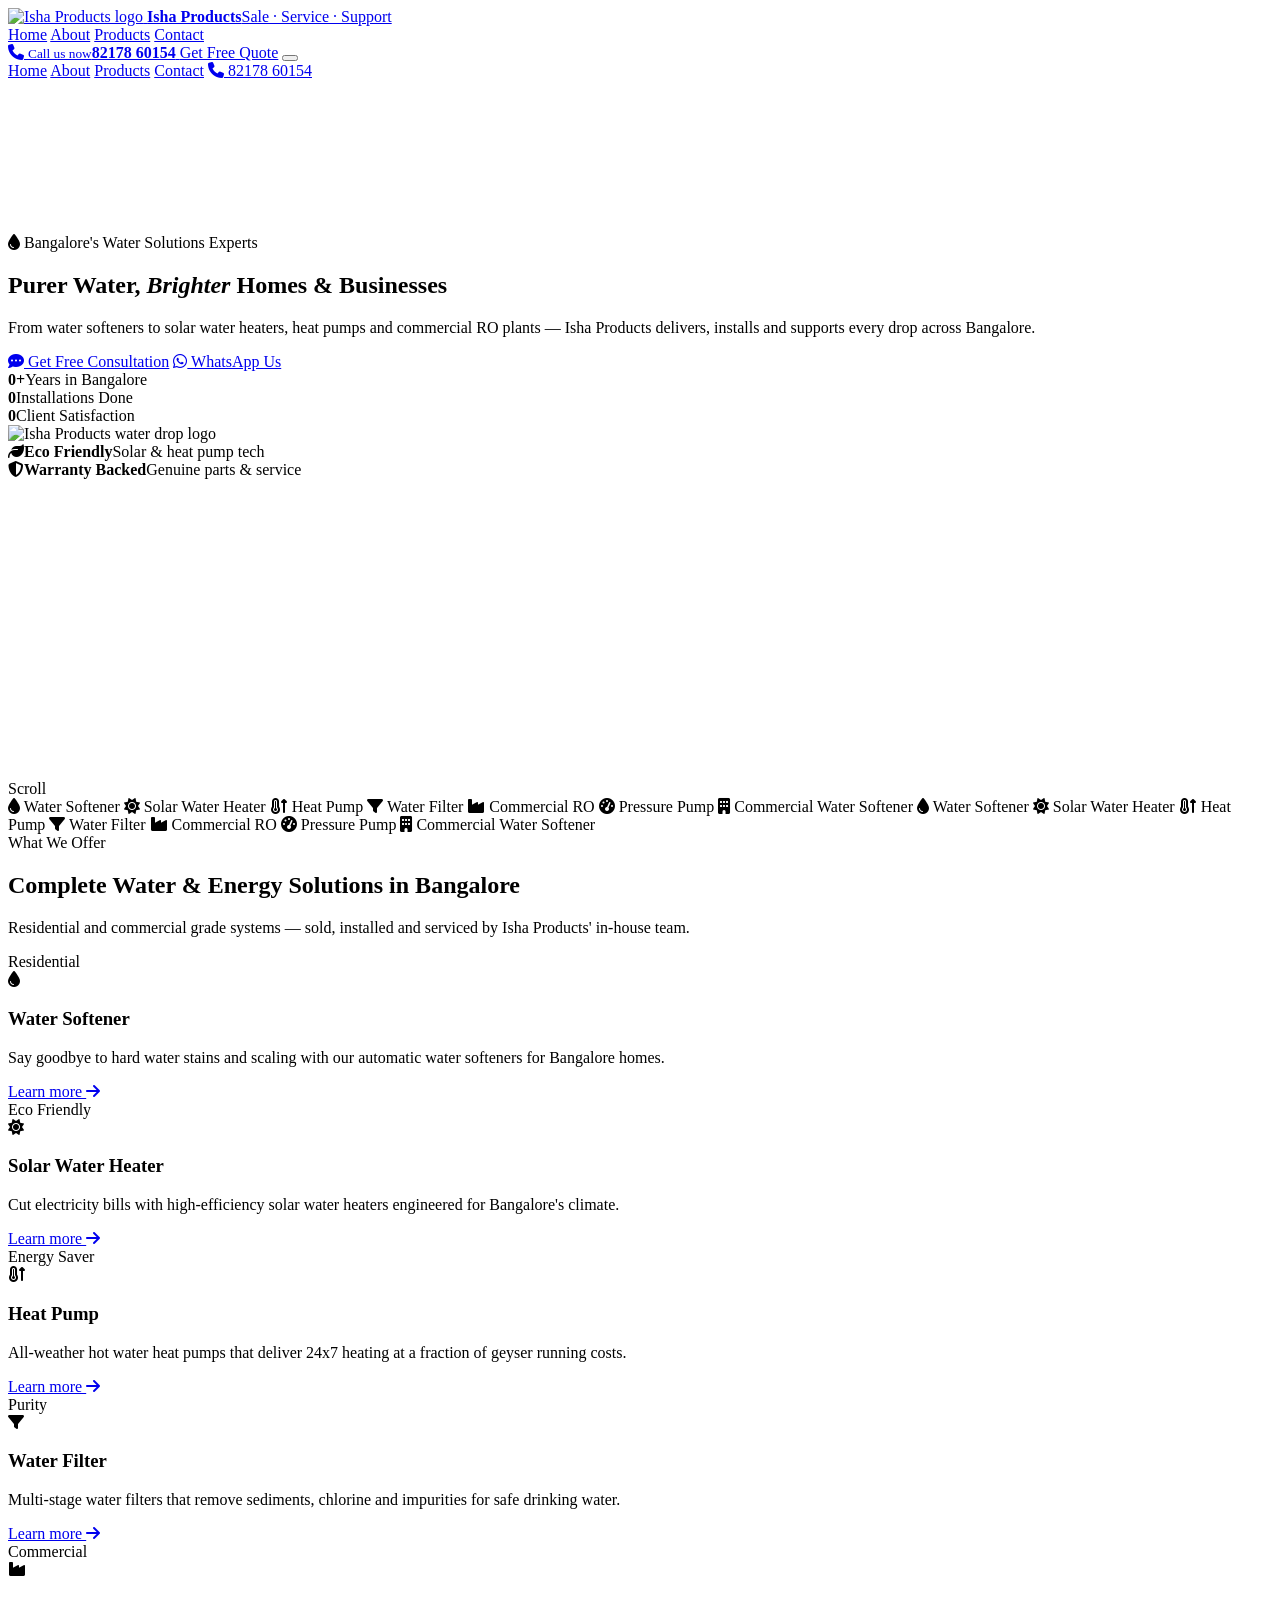
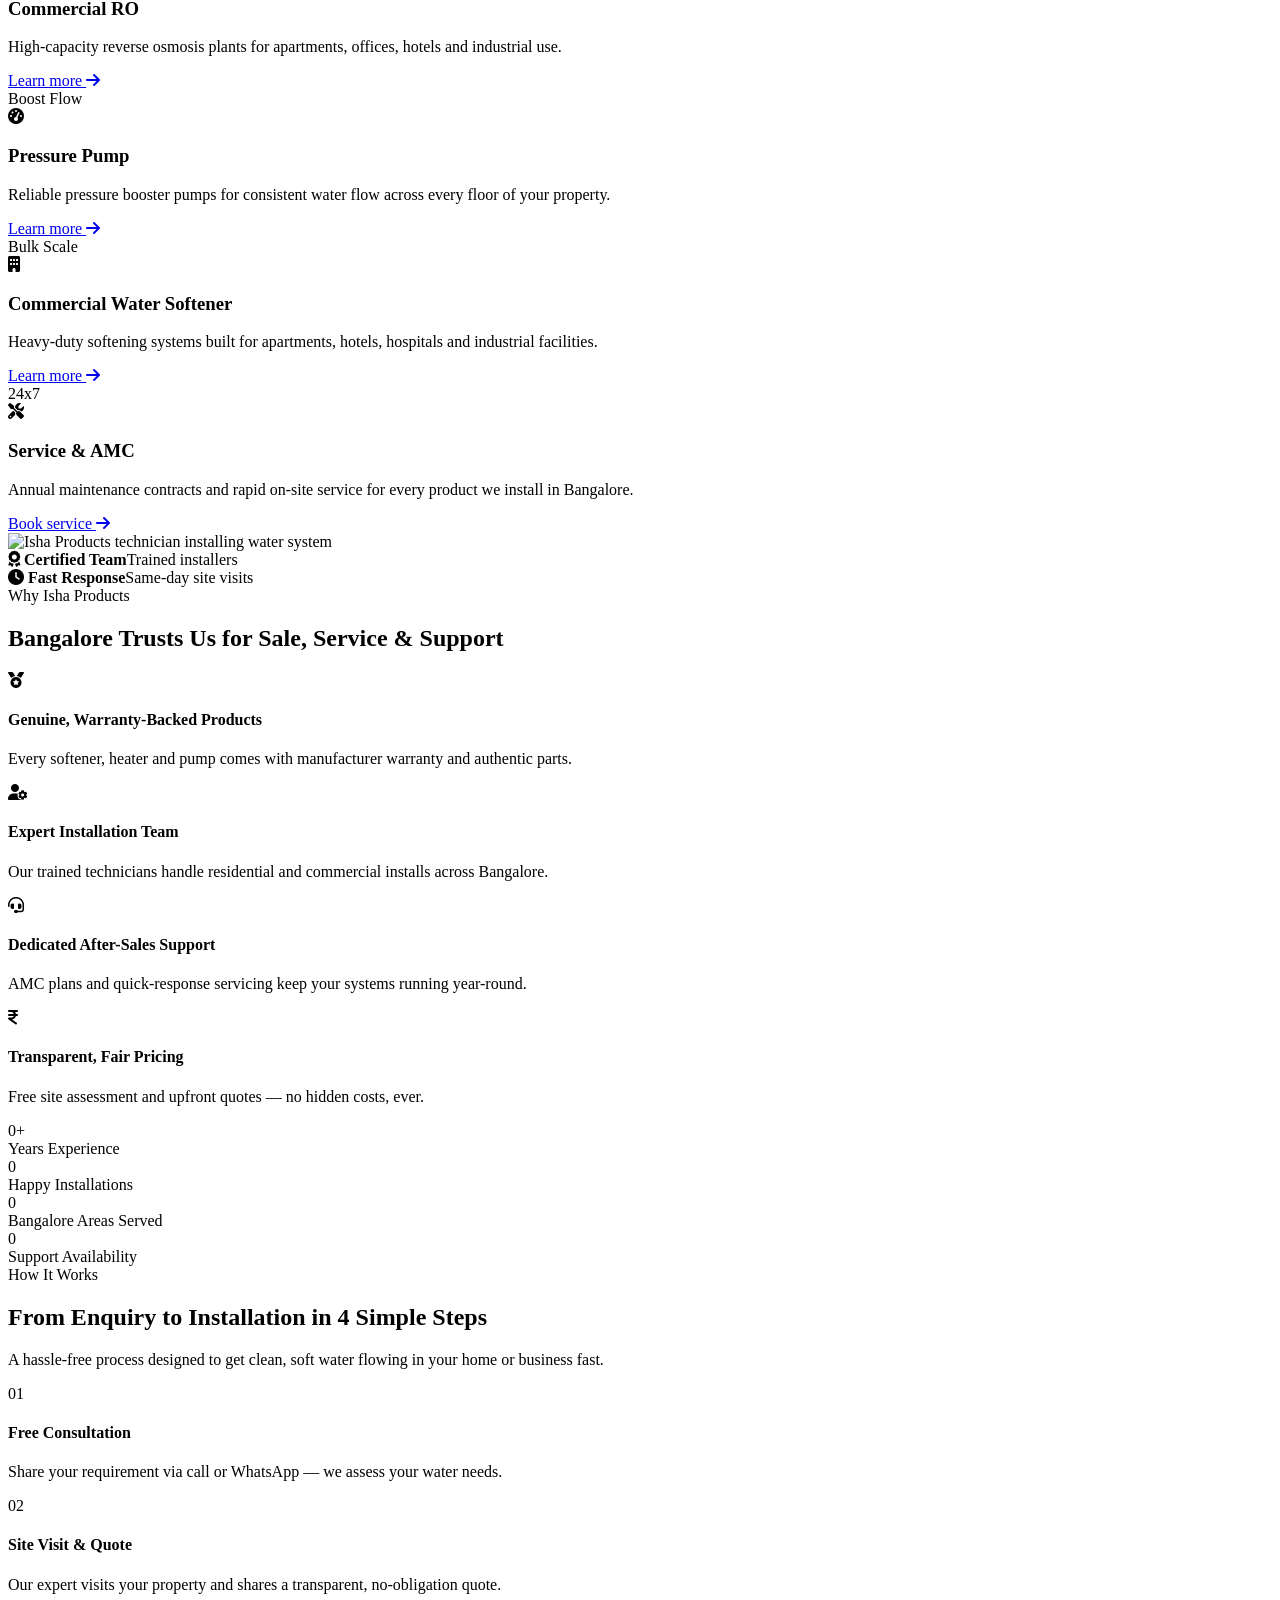
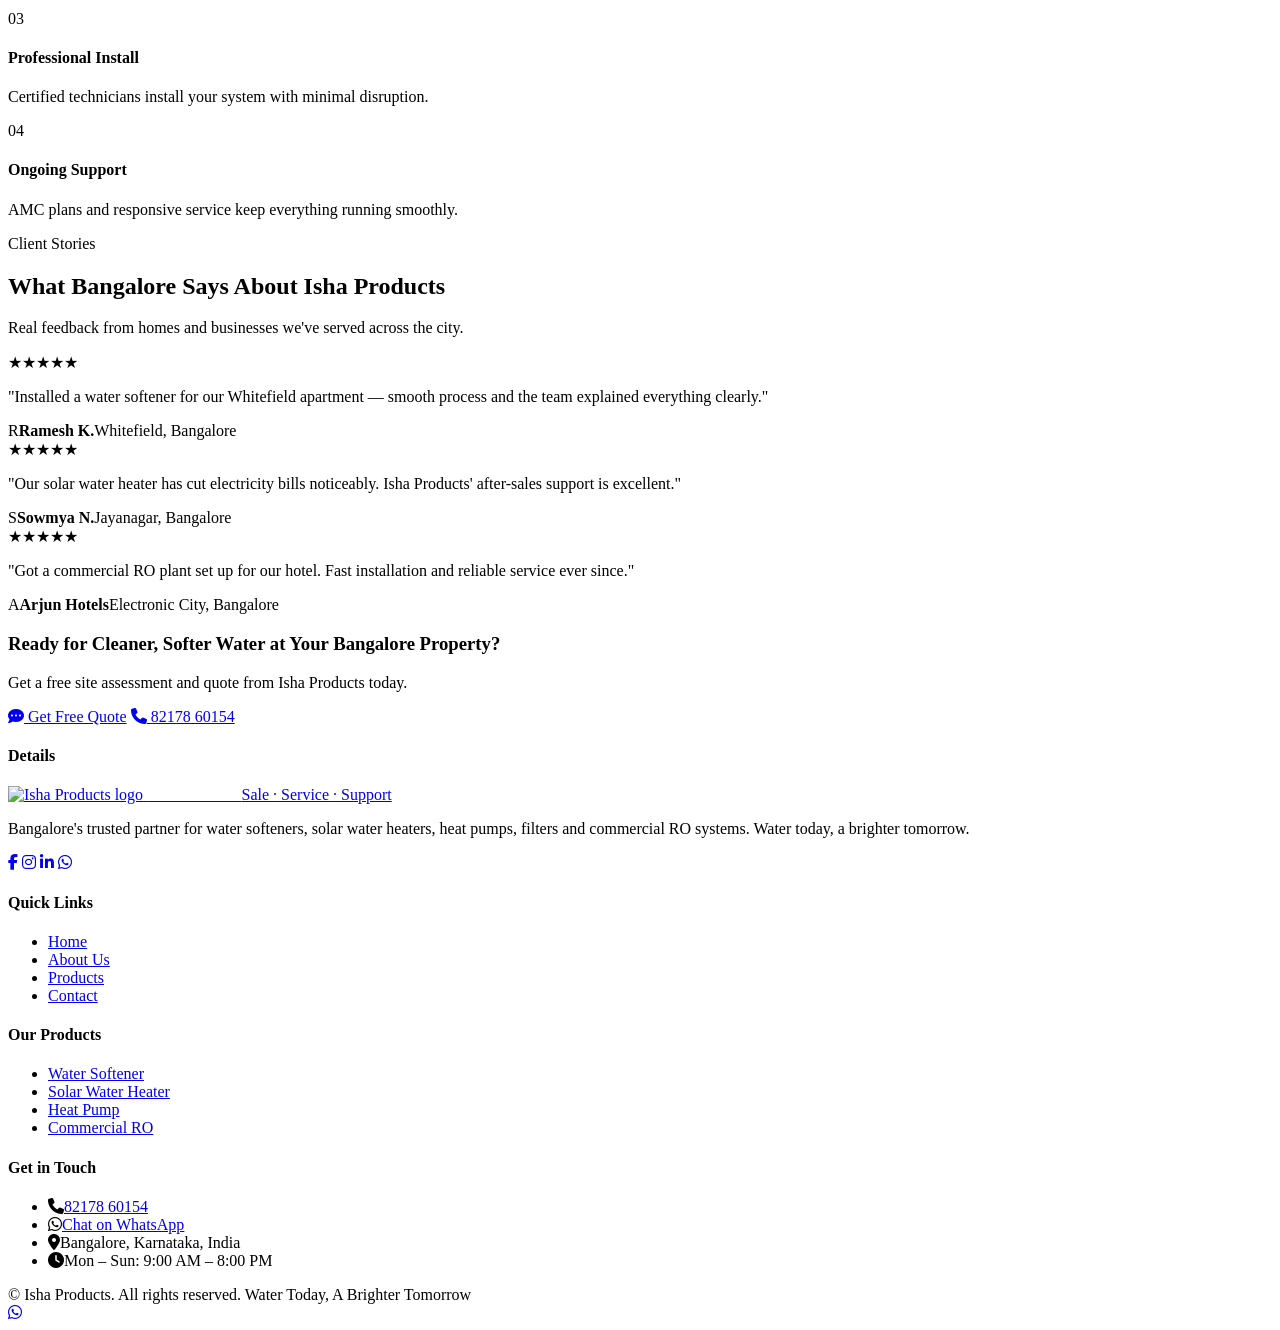
==== index.html @ 4f273075 "Add files via upload" ====
<!DOCTYPE html>
<html lang="en">
<head>
<meta charset="UTF-8">
<meta name="viewport" content="width=device-width, initial-scale=1.0">
<title>Isha Products | Water Softener, Solar Water Heater &amp; RO Systems in Bangalore</title>
<meta name="description" content="Isha Products — Bangalore's trusted name for water softeners, solar water heaters, heat pumps, water filters, commercial RO plants and pressure pumps. Sale, Service &amp; Support. Call 8217860154.">
<meta name="keywords" content="water softener bangalore, solar water heater bangalore, heat pump bangalore, water filter bangalore, commercial RO bangalore, pressure pump bangalore, commercial water softener bangalore">
<link rel="icon" href="assets/images/logo.webp" type="image/webp">

<link rel="preconnect" href="https://fonts.googleapis.com">
<link rel="preconnect" href="https://fonts.gstatic.com" crossorigin>
<link href="https://fonts.googleapis.com/css2?family=Poppins:wght@400;500;600;700;800&amp;family=Roboto:wght@300;400;500;700&amp;display=swap" rel="stylesheet">
<link rel="stylesheet" href="https://cdnjs.cloudflare.com/ajax/libs/font-awesome/6.5.1/css/all.min.css">
<link rel="stylesheet" href="assets/css/style.css">
</head>
<body>

<!-- ============ HEADER ============ -->
<header class="site-header">
  <div class="container">
    <a href="index.html" class="brand">
      <img src="assets/images/logo.webp" alt="Isha Products logo">
      <span class="brand-text"><strong>Isha Products</strong><span>Sale · Service · Support</span></span>
    </a>
    <nav class="nav-links">
      <a href="index.html">Home</a>
      <a href="about.html">About</a>
      <a href="products.html">Products</a>
      <a href="contact.html">Contact</a>
    </nav>
    <div class="header-actions">
      <a href="tel:+918217860154" class="header-call" data-tel>
        <span class="icon-circle"><i class="fa-solid fa-phone"></i></span>
        <span class="call-text"><small>Call us now</small><strong>82178 60154</strong></span>
      </a>
      <a href="contact.html" class="btn btn-primary btn-sm">Get Free Quote</a>
      <button class="nav-toggle" aria-label="Menu"><span></span><span></span><span></span></button>
    </div>
  </div>
</header>

<div class="nav-overlay"></div>
<nav class="mobile-nav">
  <a href="index.html">Home</a>
  <a href="about.html">About</a>
  <a href="products.html">Products</a>
  <a href="contact.html">Contact</a>
  <a href="tel:+918217860154" class="btn btn-primary mn-call" data-tel><i class="fa-solid fa-phone"></i> 82178 60154</a>
</nav>

<!-- ============ HERO ============ -->
<section class="hero">
  <canvas class="hero-bg-canvas"></canvas>
  <div class="container hero-grid">
    <div class="hero-copy" data-reveal="left">
      <span class="eyebrow"><i class="fa-solid fa-droplet"></i> Bangalore's Water Solutions Experts</span>
      <h1>Purer Water, <em>Brighter</em> Homes &amp; Businesses</h1>
      <p>From water softeners to solar water heaters, heat pumps and commercial RO plants — Isha Products delivers, installs and supports every drop across Bangalore.</p>
      <div class="hero-actions">
        <a href="contact.html" class="btn btn-primary"><i class="fa-solid fa-comment-dots"></i> Get Free Consultation</a>
        <a href="#" class="btn btn-whatsapp" data-wa="Hi Isha Products, I'd like a free consultation for my water needs."><i class="fa-brands fa-whatsapp"></i> WhatsApp Us</a>
      </div>
      <div class="hero-stats">
        <div class="stat"><strong><span data-count="12">0</span>+</strong><span>Years in Bangalore</span></div>
        <div class="stat"><strong><span data-count="8500" data-suffix="+">0</span></strong><span>Installations Done</span></div>
        <div class="stat"><strong><span data-count="98" data-suffix="%">0</span></strong><span>Client Satisfaction</span></div>
      </div>
    </div>
    <div class="hero-visual" data-reveal="right">
      <div class="hero-orb">
        <img src="assets/images/logo.webp" alt="Isha Products water drop logo">
      </div>
      <div class="hero-chip chip-1"><span class="chip-icon"><i class="fa-solid fa-leaf"></i></span><span><strong>Eco Friendly</strong><span>Solar &amp; heat pump tech</span></span></div>
      <div class="hero-chip chip-2"><span class="chip-icon"><i class="fa-solid fa-shield-halved"></i></span><span><strong>Warranty Backed</strong><span>Genuine parts &amp; service</span></span></div>
    </div>
  </div>

  <div class="hero-wave">
    <svg class="wave-layer3" viewBox="0 0 2880 220" preserveAspectRatio="none"><path fill="#ffffff" fill-opacity="0.45" d="M0,170 Q120,140 240,170 T480,170 T720,170 T960,170 T1200,170 T1440,170 T1680,170 T1920,170 T2160,170 T2400,170 T2640,170 T2880,170 L2880,220 L0,220 Z"/></svg>
    <svg class="wave-layer2" viewBox="0 0 2880 220" preserveAspectRatio="none"><path fill="#ffffff" fill-opacity="0.65" d="M0,140 Q120,90 240,140 T480,140 T720,140 T960,140 T1200,140 T1440,140 T1680,140 T1920,140 T2160,140 T2400,140 T2640,140 T2880,140 L2880,220 L0,220 Z"/></svg>
    <svg class="wave-layer1" viewBox="0 0 2880 220" preserveAspectRatio="none"><path fill="#ffffff" d="M0,150 Q120,110 240,150 T480,150 T720,150 T960,150 T1200,150 T1440,150 T1680,150 T1920,150 T2160,150 T2400,150 T2640,150 T2880,150 L2880,220 L0,220 Z"/></svg>
  </div>
  <div class="scroll-cue"><span class="mouse"></span>Scroll</div>
</section>

<!-- ============ TICKER ============ -->
<div class="ticker">
  <div class="ticker-track">
    <span><i class="fa-solid fa-droplet"></i> Water Softener</span>
    <span><i class="fa-solid fa-sun"></i> Solar Water Heater</span>
    <span><i class="fa-solid fa-temperature-arrow-up"></i> Heat Pump</span>
    <span><i class="fa-solid fa-filter"></i> Water Filter</span>
    <span><i class="fa-solid fa-industry"></i> Commercial RO</span>
    <span><i class="fa-solid fa-gauge-high"></i> Pressure Pump</span>
    <span><i class="fa-solid fa-building"></i> Commercial Water Softener</span>
    <span><i class="fa-solid fa-droplet"></i> Water Softener</span>
    <span><i class="fa-solid fa-sun"></i> Solar Water Heater</span>
    <span><i class="fa-solid fa-temperature-arrow-up"></i> Heat Pump</span>
    <span><i class="fa-solid fa-filter"></i> Water Filter</span>
    <span><i class="fa-solid fa-industry"></i> Commercial RO</span>
    <span><i class="fa-solid fa-gauge-high"></i> Pressure Pump</span>
    <span><i class="fa-solid fa-building"></i> Commercial Water Softener</span>
  </div>
</div>

<!-- ============ SERVICES ============ -->
<section class="section" id="services">
  <div class="container">
    <div class="section-head" data-reveal="scale">
      <span class="eyebrow">What We Offer</span>
      <h2>Complete Water &amp; Energy Solutions in Bangalore</h2>
      <p>Residential and commercial grade systems — sold, installed and serviced by Isha Products' in-house team.</p>
    </div>
    <div class="services-grid">

      <div class="service-card" data-tilt="8" data-reveal data-delay="1">
        <span class="badge">Residential</span>
        <div class="service-icon"><i class="fa-solid fa-droplet"></i></div>
        <h3>Water Softener</h3>
        <p>Say goodbye to hard water stains and scaling with our automatic water softeners for Bangalore homes.</p>
        <a href="products.html#water-softener" class="card-link">Learn more <i class="fa-solid fa-arrow-right"></i></a>
      </div>

      <div class="service-card" data-tilt="8" data-reveal data-delay="2">
        <span class="badge">Eco Friendly</span>
        <div class="service-icon"><i class="fa-solid fa-sun"></i></div>
        <h3>Solar Water Heater</h3>
        <p>Cut electricity bills with high-efficiency solar water heaters engineered for Bangalore's climate.</p>
        <a href="products.html#solar-water-heater" class="card-link">Learn more <i class="fa-solid fa-arrow-right"></i></a>
      </div>

      <div class="service-card" data-tilt="8" data-reveal data-delay="3">
        <span class="badge">Energy Saver</span>
        <div class="service-icon"><i class="fa-solid fa-temperature-arrow-up"></i></div>
        <h3>Heat Pump</h3>
        <p>All-weather hot water heat pumps that deliver 24x7 heating at a fraction of geyser running costs.</p>
        <a href="products.html#heat-pump" class="card-link">Learn more <i class="fa-solid fa-arrow-right"></i></a>
      </div>

      <div class="service-card" data-tilt="8" data-reveal data-delay="4">
        <span class="badge">Purity</span>
        <div class="service-icon"><i class="fa-solid fa-filter"></i></div>
        <h3>Water Filter</h3>
        <p>Multi-stage water filters that remove sediments, chlorine and impurities for safe drinking water.</p>
        <a href="products.html#water-filter" class="card-link">Learn more <i class="fa-solid fa-arrow-right"></i></a>
      </div>

      <div class="service-card" data-tilt="8" data-reveal data-delay="1">
        <span class="badge">Commercial</span>
        <div class="service-icon"><i class="fa-solid fa-industry"></i></div>
        <h3>Commercial RO</h3>
        <p>High-capacity reverse osmosis plants for apartments, offices, hotels and industrial use.</p>
        <a href="products.html#commercial-ro" class="card-link">Learn more <i class="fa-solid fa-arrow-right"></i></a>
      </div>

      <div class="service-card" data-tilt="8" data-reveal data-delay="2">
        <span class="badge">Boost Flow</span>
        <div class="service-icon"><i class="fa-solid fa-gauge-high"></i></div>
        <h3>Pressure Pump</h3>
        <p>Reliable pressure booster pumps for consistent water flow across every floor of your property.</p>
        <a href="products.html#pressure-pump" class="card-link">Learn more <i class="fa-solid fa-arrow-right"></i></a>
      </div>

      <div class="service-card" data-tilt="8" data-reveal data-delay="3">
        <span class="badge">Bulk Scale</span>
        <div class="service-icon"><i class="fa-solid fa-building"></i></div>
        <h3>Commercial Water Softener</h3>
        <p>Heavy-duty softening systems built for apartments, hotels, hospitals and industrial facilities.</p>
        <a href="products.html#commercial-water-softener" class="card-link">Learn more <i class="fa-solid fa-arrow-right"></i></a>
      </div>

      <div class="service-card" data-tilt="8" data-reveal data-delay="4">
        <span class="badge">24x7</span>
        <div class="service-icon"><i class="fa-solid fa-screwdriver-wrench"></i></div>
        <h3>Service &amp; AMC</h3>
        <p>Annual maintenance contracts and rapid on-site service for every product we install in Bangalore.</p>
        <a href="contact.html" class="card-link">Book service <i class="fa-solid fa-arrow-right"></i></a>
      </div>

    </div>
  </div>
</section>

<!-- ============ WHY US ============ -->
<section class="section why-section">
  <div class="container">
    <div class="why-grid">
      <div class="why-visual" data-reveal="left">
        <div class="img-wrap">
          <img src="https://picsum.photos/seed/isha-technician/900/700" alt="Isha Products technician installing water system">
        </div>
        <div class="floating-card fc-1">
          <span class="fc-icon"><i class="fa-solid fa-award"></i></span>
          <span><strong>Certified Team</strong><span>Trained installers</span></span>
        </div>
        <div class="floating-card fc-2">
          <span class="fc-icon"><i class="fa-solid fa-clock"></i></span>
          <span><strong>Fast Response</strong><span>Same-day site visits</span></span>
        </div>
      </div>
      <div data-reveal="right">
        <span class="eyebrow">Why Isha Products</span>
        <h2>Bangalore Trusts Us for Sale, Service &amp; Support</h2>
        <div class="why-list">
          <div class="why-item">
            <span class="wi-icon"><i class="fa-solid fa-medal"></i></span>
            <div><h4>Genuine, Warranty-Backed Products</h4><p>Every softener, heater and pump comes with manufacturer warranty and authentic parts.</p></div>
          </div>
          <div class="why-item">
            <span class="wi-icon"><i class="fa-solid fa-user-gear"></i></span>
            <div><h4>Expert Installation Team</h4><p>Our trained technicians handle residential and commercial installs across Bangalore.</p></div>
          </div>
          <div class="why-item">
            <span class="wi-icon"><i class="fa-solid fa-headset"></i></span>
            <div><h4>Dedicated After-Sales Support</h4><p>AMC plans and quick-response servicing keep your systems running year-round.</p></div>
          </div>
          <div class="why-item">
            <span class="wi-icon"><i class="fa-solid fa-indian-rupee-sign"></i></span>
            <div><h4>Transparent, Fair Pricing</h4><p>Free site assessment and upfront quotes — no hidden costs, ever.</p></div>
          </div>
        </div>
      </div>
    </div>

    <div class="stats-row">
      <div class="stat-box" data-reveal data-delay="1"><div class="num"><span data-count="12">0</span>+</div><div class="lbl">Years Experience</div></div>
      <div class="stat-box" data-reveal data-delay="2"><div class="num"><span data-count="8500" data-suffix="+">0</span></div><div class="lbl">Happy Installations</div></div>
      <div class="stat-box" data-reveal data-delay="3"><div class="num"><span data-count="40" data-suffix="+">0</span></div><div class="lbl">Bangalore Areas Served</div></div>
      <div class="stat-box" data-reveal data-delay="4"><div class="num"><span data-count="24" data-suffix="/7">0</span></div><div class="lbl">Support Availability</div></div>
    </div>
  </div>
</section>

<!-- ============ PROCESS ============ -->
<section class="section alt-bg">
  <div class="container">
    <div class="section-head" data-reveal="scale">
      <span class="eyebrow">How It Works</span>
      <h2>From Enquiry to Installation in 4 Simple Steps</h2>
      <p>A hassle-free process designed to get clean, soft water flowing in your home or business fast.</p>
    </div>
    <div class="process-track">
      <div class="process-step" data-reveal data-delay="1">
        <div class="step-num">01</div>
        <h4>Free Consultation</h4>
        <p>Share your requirement via call or WhatsApp — we assess your water needs.</p>
      </div>
      <div class="process-step" data-reveal data-delay="2">
        <div class="step-num">02</div>
        <h4>Site Visit &amp; Quote</h4>
        <p>Our expert visits your property and shares a transparent, no-obligation quote.</p>
      </div>
      <div class="process-step" data-reveal data-delay="3">
        <div class="step-num">03</div>
        <h4>Professional Install</h4>
        <p>Certified technicians install your system with minimal disruption.</p>
      </div>
      <div class="process-step" data-reveal data-delay="4">
        <div class="step-num">04</div>
        <h4>Ongoing Support</h4>
        <p>AMC plans and responsive service keep everything running smoothly.</p>
      </div>
    </div>
  </div>
</section>

<!-- ============ TESTIMONIALS ============ -->
<section class="section testi-section">
  <div class="container">
    <div class="section-head" data-reveal="scale">
      <span class="eyebrow">Client Stories</span>
      <h2>What Bangalore Says About Isha Products</h2>
      <p>Real feedback from homes and businesses we've served across the city.</p>
    </div>
    <div class="testi-track">
      <div class="testi-card" data-reveal data-delay="1">
        <div class="stars">★★★★★</div>
        <p>"Installed a water softener for our Whitefield apartment — smooth process and the team explained everything clearly."</p>
        <div class="testi-person"><span class="testi-avatar">R</span><span><strong>Ramesh K.</strong><span>Whitefield, Bangalore</span></span></div>
      </div>
      <div class="testi-card" data-reveal data-delay="2">
        <div class="stars">★★★★★</div>
        <p>"Our solar water heater has cut electricity bills noticeably. Isha Products' after-sales support is excellent."</p>
        <div class="testi-person"><span class="testi-avatar">S</span><span><strong>Sowmya N.</strong><span>Jayanagar, Bangalore</span></span></div>
      </div>
      <div class="testi-card" data-reveal data-delay="3">
        <div class="stars">★★★★★</div>
        <p>"Got a commercial RO plant set up for our hotel. Fast installation and reliable service ever since."</p>
        <div class="testi-person"><span class="testi-avatar">A</span><span><strong>Arjun Hotels</strong><span>Electronic City, Bangalore</span></span></div>
      </div>
    </div>
  </div>
</section>

<!-- ============ CTA ============ -->
<section class="section section-tight">
  <div class="container">
    <div class="cta-banner" data-reveal="scale">
      <div>
        <h3>Ready for Cleaner, Softer Water at Your Bangalore Property?</h3>
        <p>Get a free site assessment and quote from Isha Products today.</p>
      </div>
      <div class="cta-actions">
        <a href="contact.html" class="btn btn-primary"><i class="fa-solid fa-comment-dots"></i> Get Free Quote</a>
        <a href="tel:+918217860154" class="btn btn-outline" data-tel><i class="fa-solid fa-phone"></i> 82178 60154</a>
      </div>
    </div>
  </div>
</section>

<!-- ============ FOOTER ============ -->
<footer class="site-footer">
  <div class="container">
    <div class="footer-top">
      <div class="footer-brand">
        <h4>Details</h4>
        <a href="index.html" class="brand">
          <img src="assets/images/logo.webp" alt="Isha Products logo" style="height:46px;">
          <span class="brand-text"><strong style="color:#fff;">Isha Products</strong><span>Sale · Service · Support</span></span>
        </a>
        <p>Bangalore's trusted partner for water softeners, solar water heaters, heat pumps, filters and commercial RO systems. Water today, a brighter tomorrow.</p>
        <div class="footer-social">
          <a href="#" aria-label="Facebook"><i class="fa-brands fa-facebook-f"></i></a>
          <a href="#" aria-label="Instagram"><i class="fa-brands fa-instagram"></i></a>
          <a href="#" aria-label="LinkedIn"><i class="fa-brands fa-linkedin-in"></i></a>
          <a href="#" data-wa="Hi Isha Products, I'd like to know more about your services." aria-label="WhatsApp"><i class="fa-brands fa-whatsapp"></i></a>
        </div>
      </div>
      <div class="footer-col">
        <h4>Quick Links</h4>
        <ul>
          <li><a href="index.html">Home</a></li>
          <li><a href="about.html">About Us</a></li>
          <li><a href="products.html">Products</a></li>
          <li><a href="contact.html">Contact</a></li>
        </ul>
      </div>
      <div class="footer-col">
        <h4>Our Products</h4>
        <ul>
          <li><a href="products.html#water-softener">Water Softener</a></li>
          <li><a href="products.html#solar-water-heater">Solar Water Heater</a></li>
          <li><a href="products.html#heat-pump">Heat Pump</a></li>
          <li><a href="products.html#commercial-ro">Commercial RO</a></li>
        </ul>
      </div>
      <div class="footer-col">
        <h4>Get in Touch</h4>
        <ul class="footer-contact">
          <li><i class="fa-solid fa-phone"></i><a href="tel:+918217860154" data-tel>82178 60154</a></li>
          <li><i class="fa-brands fa-whatsapp"></i><a href="#" data-wa="Hi Isha Products, I'd like to know more about your services.">Chat on WhatsApp</a></li>
          <li><i class="fa-solid fa-location-dot"></i><span>Bangalore, Karnataka, India</span></li>
          <li><i class="fa-solid fa-clock"></i><span>Mon – Sun: 9:00 AM – 8:00 PM</span></li>
        </ul>
      </div>
    </div>
    <div class="footer-bottom">
      <span>© <span data-year></span> Isha Products. All rights reserved.</span>
      <span>Water Today, A Brighter Tomorrow</span>
    </div>
  </div>
</footer>

<a href="#" class="float-whatsapp" data-wa="Hi Isha Products, I'd like a free consultation." aria-label="Chat on WhatsApp"><i class="fa-brands fa-whatsapp"></i></a>

<script src="assets/js/main.js"></script>
</body>
</html>
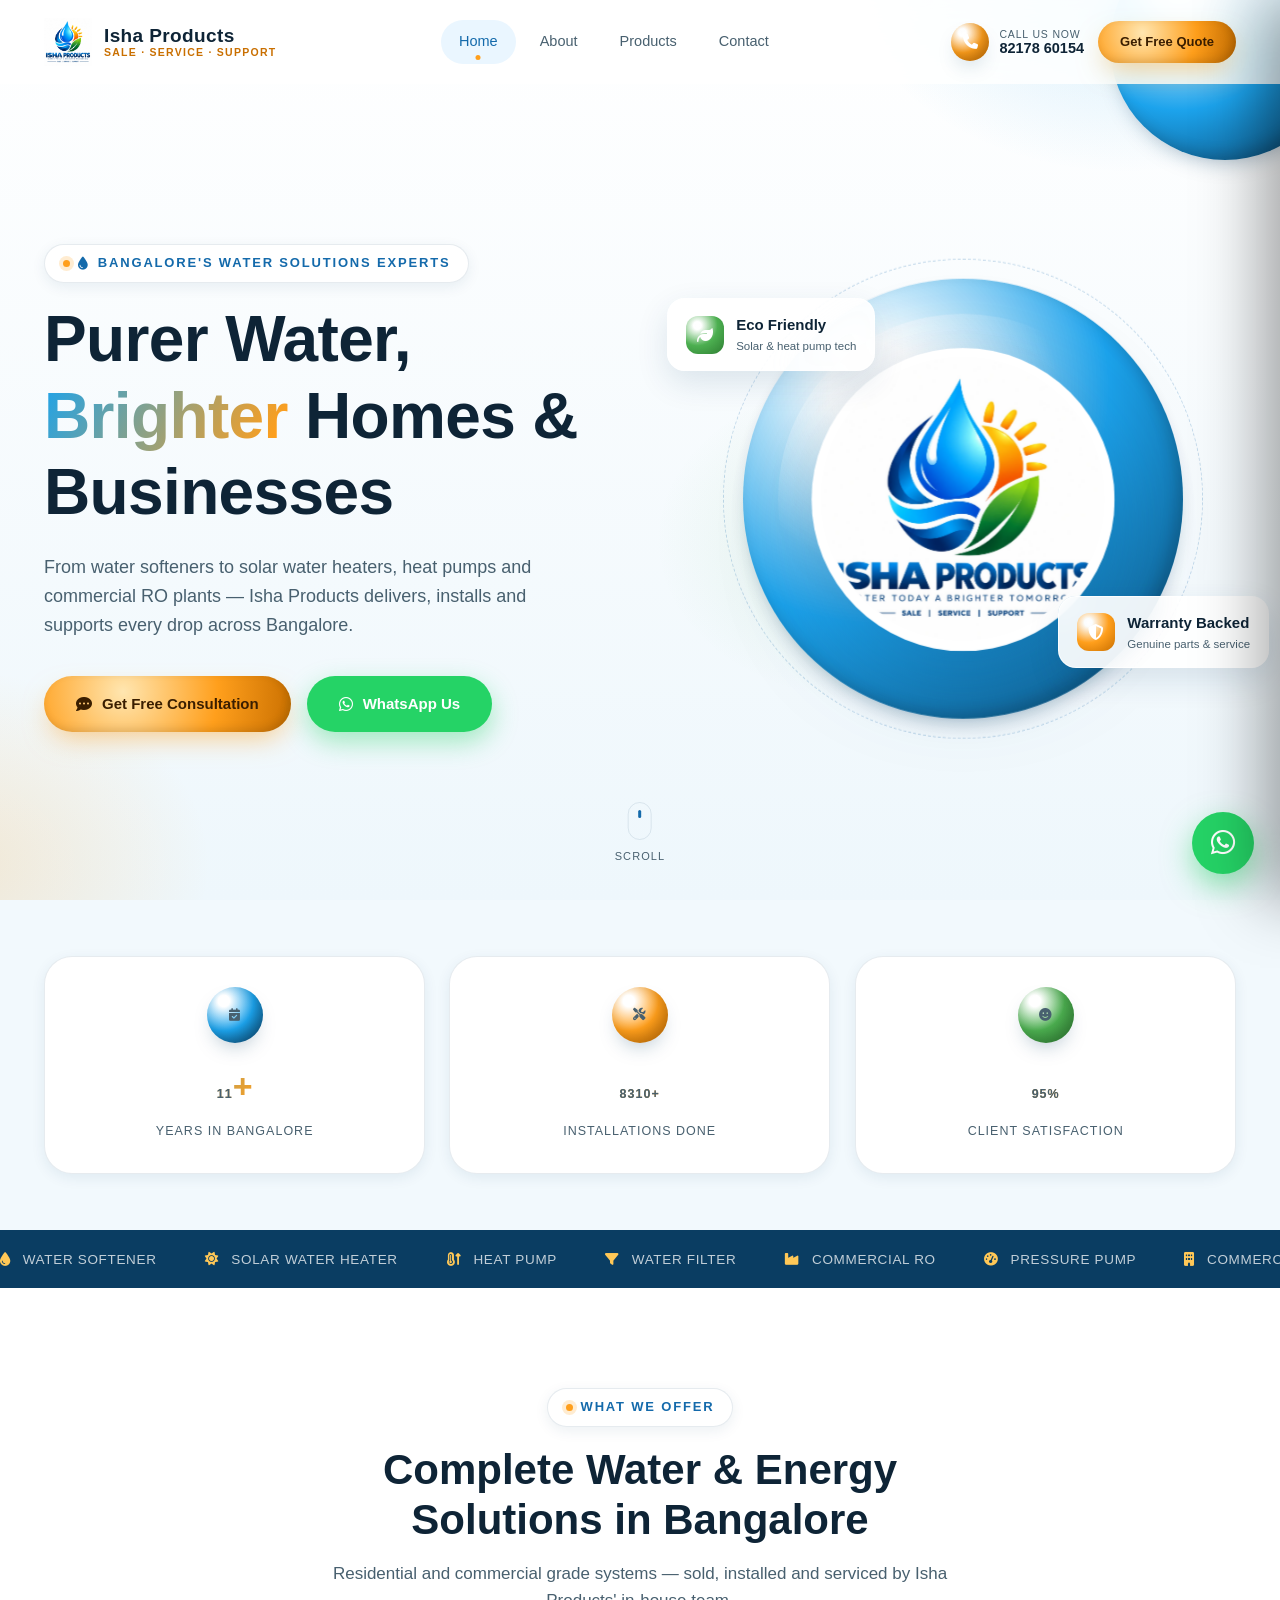
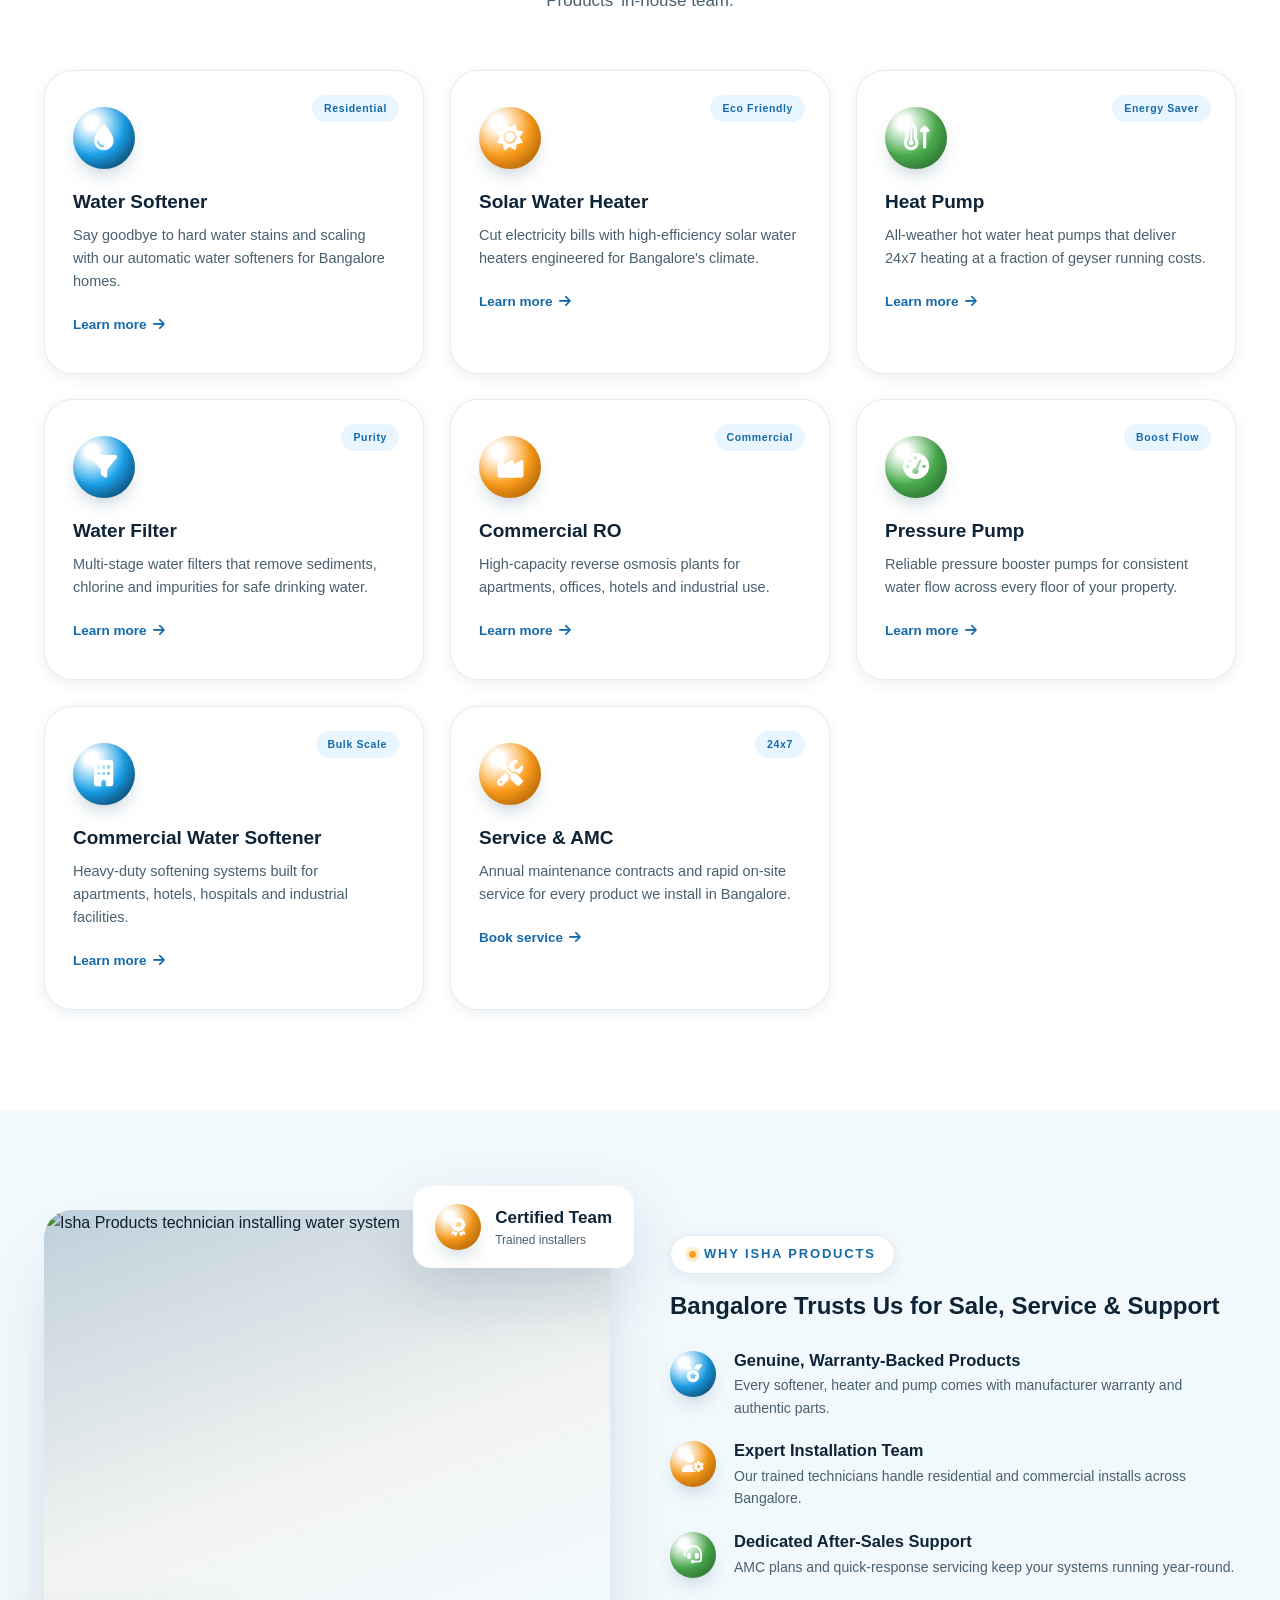
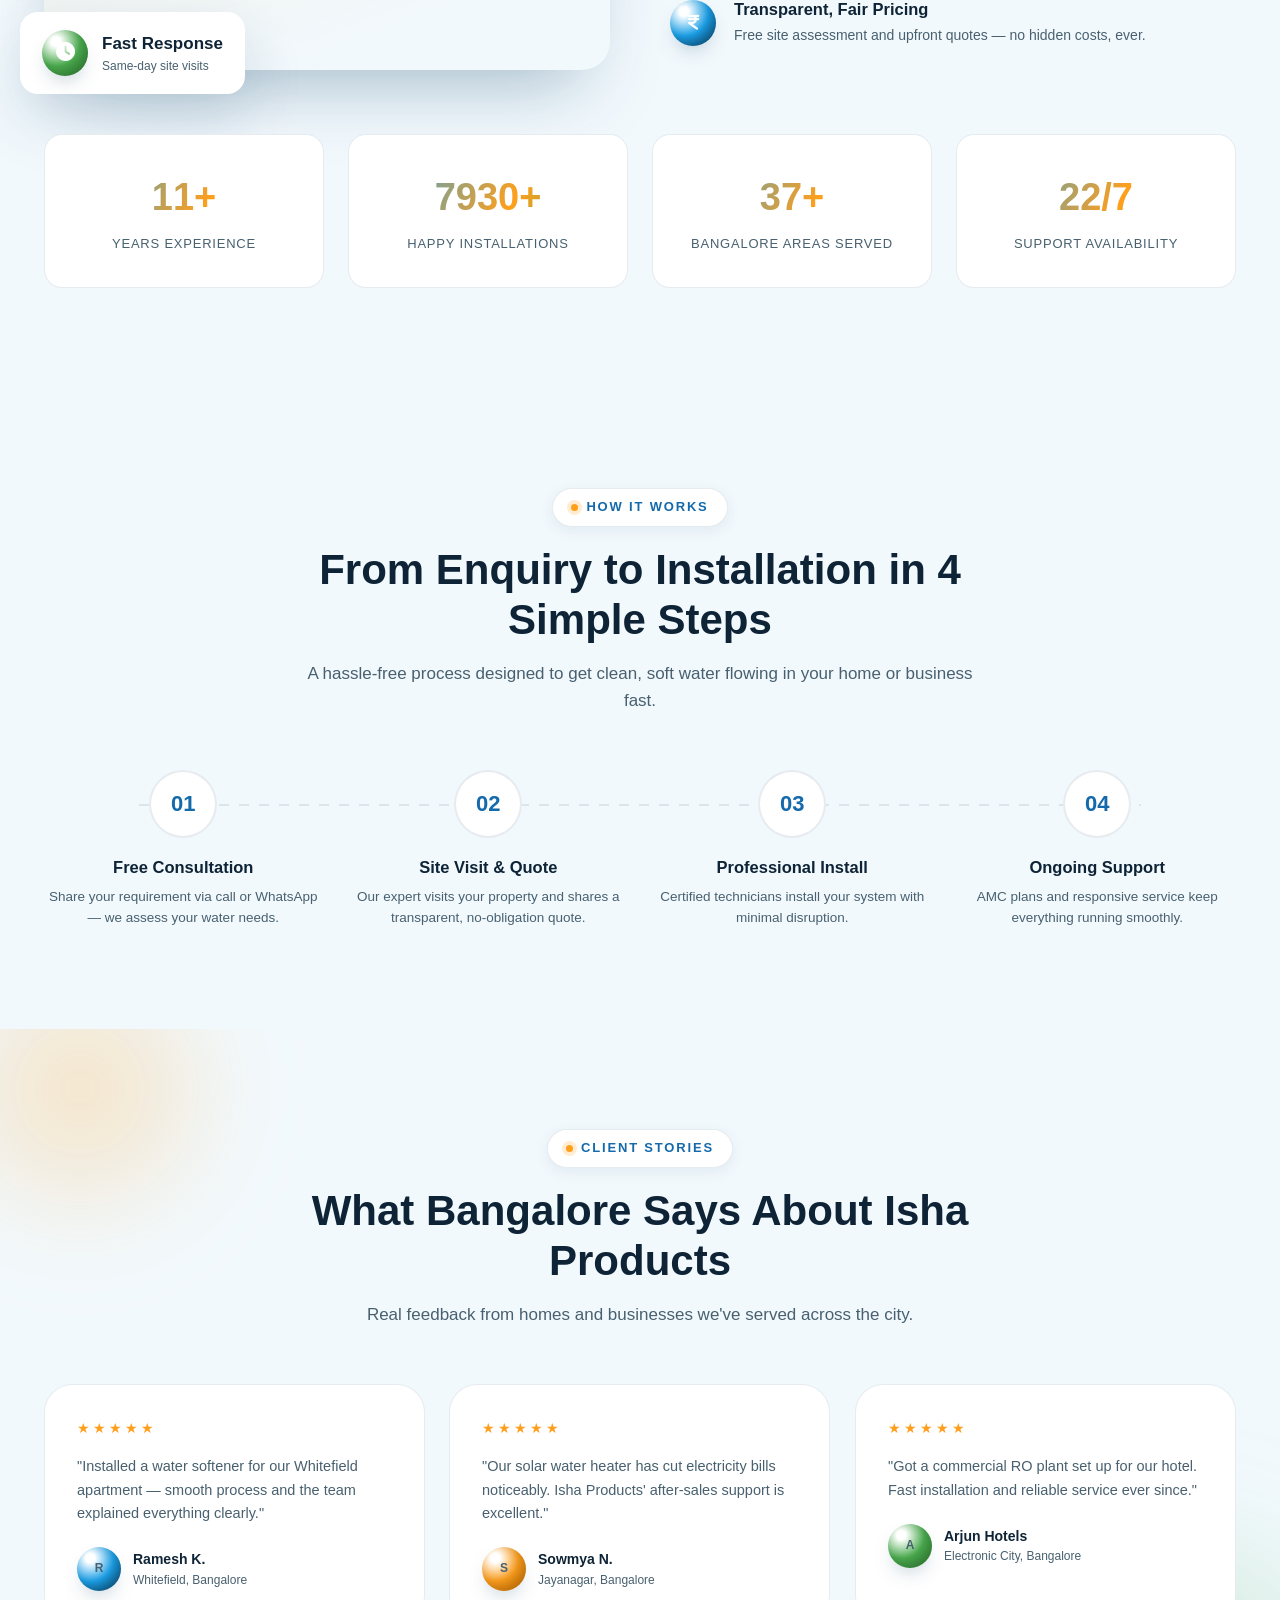
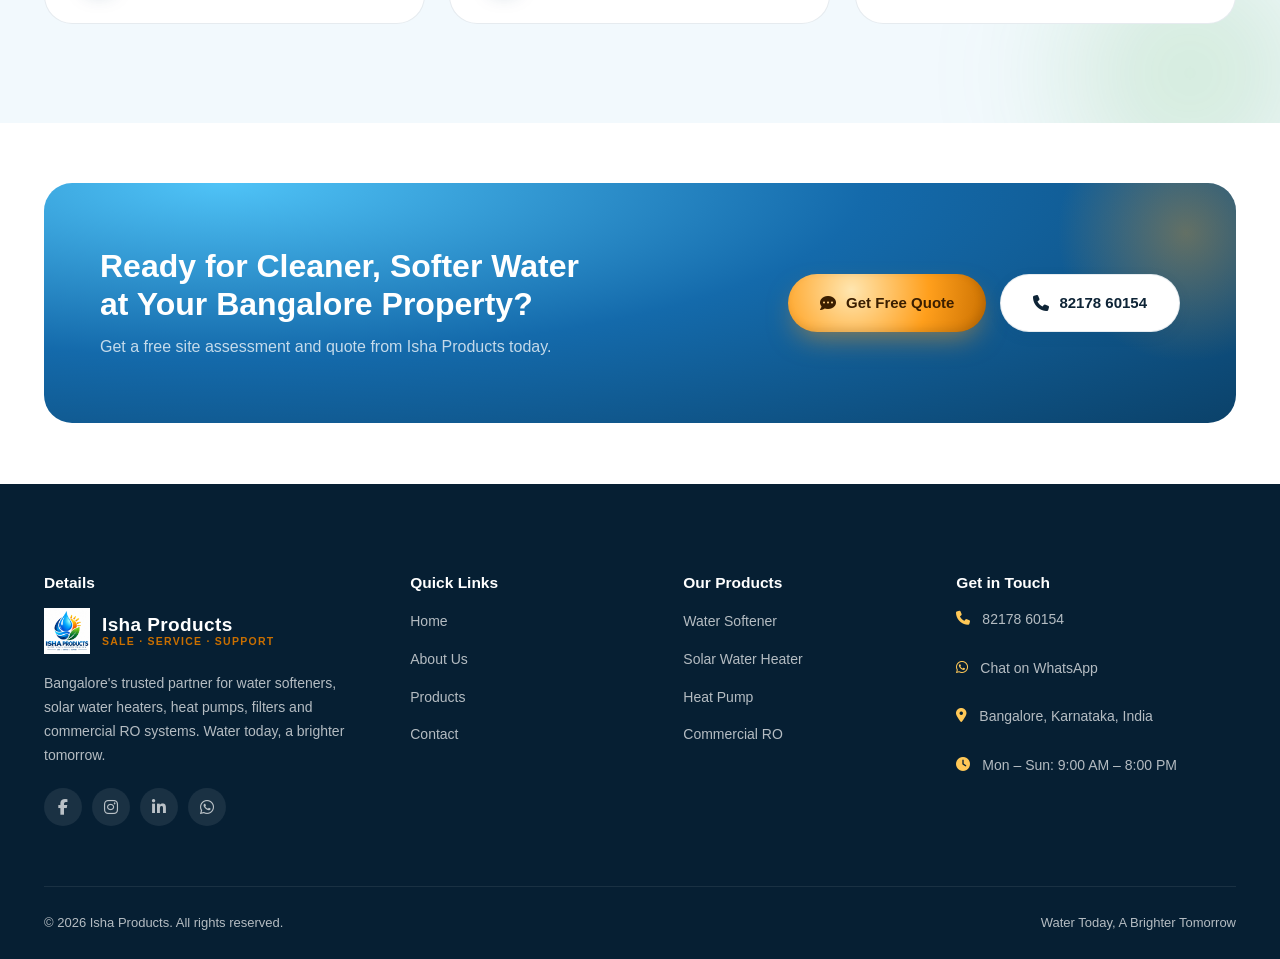
==== commit 65cf1847: "Replace hero stats with new stats strip section Replaced the old hero stats section with a new stats" ====
--- a/index.html
+++ b/index.html
@@ -61,11 +61,6 @@
         <a href="contact.html" class="btn btn-primary"><i class="fa-solid fa-comment-dots"></i> Get Free Consultation</a>
         <a href="#" class="btn btn-whatsapp" data-wa="Hi Isha Products, I'd like a free consultation for my water needs."><i class="fa-brands fa-whatsapp"></i> WhatsApp Us</a>
       </div>
-      <div class="hero-stats">
-        <div class="stat"><strong><span data-count="12">0</span>+</strong><span>Years in Bangalore</span></div>
-        <div class="stat"><strong><span data-count="8500" data-suffix="+">0</span></strong><span>Installations Done</span></div>
-        <div class="stat"><strong><span data-count="98" data-suffix="%">0</span></strong><span>Client Satisfaction</span></div>
-      </div>
     </div>
     <div class="hero-visual" data-reveal="right">
       <div class="hero-orb">
@@ -82,6 +77,29 @@
     <svg class="wave-layer1" viewBox="0 0 2880 220" preserveAspectRatio="none"><path fill="#ffffff" d="M0,150 Q120,110 240,150 T480,150 T720,150 T960,150 T1200,150 T1440,150 T1680,150 T1920,150 T2160,150 T2400,150 T2640,150 T2880,150 L2880,220 L0,220 Z"/></svg>
   </div>
   <div class="scroll-cue"><span class="mouse"></span>Scroll</div>
+</section>
+
+<!-- ============ STATS STRIP ============ -->
+<section class="stats-strip">
+  <div class="container">
+    <div class="stats-strip-row">
+      <div class="stat-card" data-reveal data-delay="1">
+        <span class="stat-icon"><i class="fa-solid fa-calendar-check"></i></span>
+        <strong><span data-count="12">0</span>+</strong>
+        <span>Years in Bangalore</span>
+      </div>
+      <div class="stat-card" data-reveal data-delay="2">
+        <span class="stat-icon"><i class="fa-solid fa-screwdriver-wrench"></i></span>
+        <strong><span data-count="8500" data-suffix="+">0</span></strong>
+        <span>Installations Done</span>
+      </div>
+      <div class="stat-card" data-reveal data-delay="3">
+        <span class="stat-icon"><i class="fa-solid fa-face-smile"></i></span>
+        <strong><span data-count="98" data-suffix="%">0</span></strong>
+        <span>Client Satisfaction</span>
+      </div>
+    </div>
+  </div>
 </section>
 
 <!-- ============ TICKER ============ -->
--- a/assets/css/style.css
+++ b/assets/css/style.css
@@ -0,0 +1,1106 @@
+/* ==========================================================================
+   Isha Products â€” Global Stylesheet
+   "Bubble Pop" â€” light, glossy 3D bubble spheres, playful brand color
+   ========================================================================== */
+
+:root {
+  /* Brand colors â€” pulled from the logo */
+  --blue-dark: #0a3d62;
+  --blue-mid: #146aab;
+  --blue-bright: #1ca3ec;
+  --blue-sky: #6fd0ff;
+  --orange: #ff9f1c;
+  --orange-deep: #c96f00;
+  --orange-light: #ffc857;
+  --green: #4caf50;
+  --green-deep: #2e7d32;
+  --green-light: #8bc34a;
+
+  --ink: #0e2436;
+  --ink-soft: #48606f;
+  --paper: #ffffff;
+  --paper-soft: #f2f9fd;
+  --paper-tint: #eaf6ff;
+  --border: rgba(10, 61, 98, 0.1);
+
+  --grad-water: linear-gradient(135deg, var(--blue-dark) 0%, var(--blue-mid) 45%, var(--blue-bright) 100%);
+  --grad-sun: linear-gradient(135deg, var(--orange) 0%, var(--orange-light) 100%);
+  --grad-leaf: linear-gradient(135deg, var(--green-deep) 0%, var(--green) 60%, var(--green-light) 100%);
+  --grad-candy: linear-gradient(120deg, var(--blue-bright), var(--orange) 60%, var(--green) 100%);
+
+  /* Glossy "bubble" spheres â€” the core visual motif of this design */
+  --sphere-blue: radial-gradient(circle at 30% 25%, #ffffff 0%, rgba(255,255,255,0.8) 10%, var(--blue-bright) 52%, var(--blue-dark) 100%);
+  --sphere-orange: radial-gradient(circle at 30% 25%, #ffffff 0%, rgba(255,255,255,0.8) 10%, var(--orange) 52%, var(--orange-deep) 100%);
+  --sphere-green: radial-gradient(circle at 30% 25%, #ffffff 0%, rgba(255,255,255,0.8) 10%, var(--green) 52%, var(--green-deep) 100%);
+  --sphere-shadow: inset -6px -6px 14px rgba(0,0,0,0.16), 0 10px 22px -10px rgba(10,61,98,0.4);
+
+  --grad-hero:
+    radial-gradient(38% 42% at 88% -6%, rgba(28,163,236,0.22), transparent 60%),
+    radial-gradient(34% 36% at -4% 96%, rgba(255,159,28,0.18), transparent 60%),
+    radial-gradient(28% 30% at 68% 60%, rgba(76,175,80,0.12), transparent 60%),
+    linear-gradient(180deg, #ffffff 0%, #eef7fc 100%);
+
+  --shadow-sm: 0 4px 14px rgba(10, 61, 98, 0.08);
+  --shadow-md: 0 12px 32px rgba(10, 61, 98, 0.12);
+  --shadow-lg: 0 24px 60px rgba(10, 61, 98, 0.16);
+  --shadow-glow: 0 0 40px rgba(28, 163, 236, 0.25);
+
+  --radius-sm: 10px;
+  --radius-md: 18px;
+  --radius-lg: 28px;
+  --radius-pill: 999px;
+
+  --font-head: 'Poppins', sans-serif;
+  --font-body: 'Roboto', sans-serif;
+
+  --ease-out: cubic-bezier(0.16, 1, 0.3, 1);
+  --header-h: 84px;
+}
+
+* { box-sizing: border-box; margin: 0; padding: 0; }
+html { scroll-behavior: smooth; }
+
+body {
+  font-family: var(--font-body);
+  color: var(--ink);
+  background: var(--paper);
+  overflow-x: hidden;
+  line-height: 1.6;
+  -webkit-font-smoothing: antialiased;
+}
+
+img { max-width: 100%; display: block; }
+a { text-decoration: none; color: inherit; }
+ul { list-style: none; }
+button { font-family: inherit; cursor: pointer; border: none; background: none; }
+input, textarea, select { font-family: inherit; }
+
+/* ==========================================================================
+   Ambient background â€” soft drifting brand-color washes behind every page
+   ========================================================================== */
+.aurora-bg {
+  position: fixed;
+  inset: 0;
+  z-index: -1;
+  overflow: hidden;
+  pointer-events: none;
+}
+.aurora-bg span {
+  position: absolute;
+  border-radius: 50%;
+  filter: blur(70px);
+  opacity: 0.16;
+  will-change: transform;
+}
+.aurora-bg .a1 { width: 46vw; height: 46vw; top: -14vw; left: -10vw; background: radial-gradient(circle, var(--blue-bright), transparent 70%); animation: auroraDrift1 26s ease-in-out infinite; }
+.aurora-bg .a2 { width: 38vw; height: 38vw; top: 30vh; right: -12vw; background: radial-gradient(circle, var(--orange), transparent 70%); opacity: 0.12; animation: auroraDrift2 32s ease-in-out infinite; }
+.aurora-bg .a3 { width: 40vw; height: 40vw; bottom: -16vw; left: 20vw; background: radial-gradient(circle, var(--green), transparent 70%); opacity: 0.11; animation: auroraDrift3 38s ease-in-out infinite; }
+
+@keyframes auroraDrift1 { 0%,100% { transform: translate(0,0) scale(1); } 50% { transform: translate(6vw, 8vh) scale(1.15); } }
+@keyframes auroraDrift2 { 0%,100% { transform: translate(0,0) scale(1); } 50% { transform: translate(-8vw, 6vh) scale(1.1); } }
+@keyframes auroraDrift3 { 0%,100% { transform: translate(0,0) scale(1); } 50% { transform: translate(5vw, -6vh) scale(1.2); } }
+
+/* Cursor-follow glow â€” soft light that trails the pointer over feature sections */
+.cursor-glow {
+  position: fixed;
+  top: 0; left: 0;
+  width: 480px; height: 480px;
+  margin: -240px 0 0 -240px;
+  border-radius: 50%;
+  background: radial-gradient(circle, rgba(28,163,236,0.12), transparent 65%);
+  pointer-events: none;
+  z-index: 5;
+  opacity: 0;
+  transition: opacity 0.4s;
+  will-change: transform;
+}
+.cursor-glow.active { opacity: 1; }
+
+h1, h2, h3, h4 {
+  font-family: var(--font-head);
+  font-weight: 600;
+  color: var(--ink);
+  line-height: 1.2;
+}
+
+.section {
+  padding: 100px 0;
+  position: relative;
+}
+.section-tight { padding: 60px 0; }
+
+.container {
+  width: 100%;
+  max-width: 1240px;
+  margin: 0 auto;
+  padding: 0 24px;
+  position: relative;
+  z-index: 2;
+}
+
+.eyebrow {
+  display: inline-flex;
+  align-items: center;
+  gap: 8px;
+  font-family: var(--font-head);
+  font-size: 13px;
+  font-weight: 600;
+  letter-spacing: 0.14em;
+  text-transform: uppercase;
+  color: var(--blue-mid);
+  background: #fff;
+  padding: 8px 18px;
+  border-radius: var(--radius-pill);
+  border: 1px solid var(--border);
+  box-shadow: var(--shadow-sm);
+  margin-bottom: 18px;
+}
+.eyebrow::before {
+  content: '';
+  width: 7px; height: 7px;
+  border-radius: 50%;
+  background: var(--orange);
+  box-shadow: 0 0 0 4px rgba(255, 159, 28, 0.2);
+}
+
+.section-head {
+  max-width: 680px;
+  margin: 0 auto 56px;
+  text-align: center;
+}
+.section-head h2 {
+  font-size: clamp(28px, 4vw, 42px);
+  margin-bottom: 14px;
+}
+.section-head p {
+  color: var(--ink-soft);
+  font-size: 17px;
+}
+.section-head.left { margin: 0 0 48px; text-align: left; }
+
+.text-gradient {
+  background: var(--grad-candy);
+  -webkit-background-clip: text;
+  background-clip: text;
+  color: transparent;
+}
+
+/* ---------- Buttons ---------- */
+.btn {
+  display: inline-flex;
+  align-items: center;
+  justify-content: center;
+  gap: 10px;
+  padding: 16px 32px;
+  border-radius: var(--radius-pill);
+  font-family: var(--font-head);
+  font-weight: 600;
+  font-size: 15px;
+  transition: transform 0.35s var(--ease-out), box-shadow 0.35s var(--ease-out), background 0.35s;
+  position: relative;
+  overflow: hidden;
+  white-space: nowrap;
+}
+.btn i, .btn svg { font-size: 16px; }
+.btn-primary {
+  background: radial-gradient(circle at 32% 28%, #ffe6b0, var(--orange) 55%, var(--orange-deep) 100%);
+  color: #3a1e00;
+  box-shadow: inset -3px -3px 8px rgba(0,0,0,0.12), 0 12px 28px -8px rgba(255, 159, 28, 0.55);
+}
+.btn-primary:hover { transform: translateY(-3px) scale(1.03); box-shadow: inset -3px -3px 8px rgba(0,0,0,0.12), 0 18px 34px -8px rgba(255, 159, 28, 0.6); }
+.btn-outline {
+  background: #fff;
+  color: var(--ink);
+  border: 1.5px solid var(--border);
+  box-shadow: var(--shadow-sm);
+}
+.btn-outline:hover { background: var(--paper-tint); transform: translateY(-3px); }
+.btn-dark {
+  background: var(--grad-water);
+  color: #fff;
+  box-shadow: var(--shadow-md);
+}
+.btn-dark:hover { transform: translateY(-3px); box-shadow: var(--shadow-lg); }
+.btn-block { width: 100%; }
+.btn-sm { padding: 11px 22px; font-size: 13px; }
+
+.btn-whatsapp {
+  background: #25D366;
+  color: #fff;
+  box-shadow: 0 10px 26px rgba(37, 211, 102, 0.4);
+}
+.btn-whatsapp:hover { transform: translateY(-3px); box-shadow: 0 14px 32px rgba(37, 211, 102, 0.5); }
+
+/* ==========================================================================
+   Header / Navigation
+   ========================================================================== */
+.site-header {
+  position: fixed;
+  top: 0; left: 0; right: 0;
+  z-index: 1000;
+  height: var(--header-h);
+  display: flex;
+  align-items: center;
+  background: rgba(255,255,255,0.86);
+  backdrop-filter: blur(16px) saturate(160%);
+  transition: box-shadow 0.4s var(--ease-out), height 0.4s var(--ease-out);
+}
+.site-header .container { display: flex; align-items: center; justify-content: space-between; }
+
+.site-header.scrolled {
+  height: 68px;
+  box-shadow: 0 8px 30px rgba(10, 61, 98, 0.1);
+}
+
+.brand { display: flex; align-items: center; gap: 12px; }
+.brand img { height: 48px; width: auto; transition: height 0.4s var(--ease-out); }
+.site-header.scrolled .brand img { height: 40px; }
+.brand-text { display: flex; flex-direction: column; line-height: 1.1; }
+.brand-text strong {
+  font-family: var(--font-head);
+  font-size: 19px;
+  color: var(--ink);
+  letter-spacing: 0.02em;
+}
+.brand-text span {
+  font-size: 10.5px;
+  color: var(--orange-deep);
+  text-transform: uppercase;
+  letter-spacing: 0.12em;
+  font-weight: 600;
+}
+
+.nav-links { display: flex; align-items: center; gap: 6px; }
+.nav-links a {
+  color: var(--ink-soft);
+  font-family: var(--font-head);
+  font-weight: 500;
+  font-size: 14.5px;
+  padding: 10px 18px;
+  border-radius: var(--radius-pill);
+  position: relative;
+  transition: color 0.3s, background 0.3s;
+}
+.nav-links a:hover { color: var(--ink); background: var(--paper-tint); }
+.nav-links a.active { color: var(--blue-mid); background: var(--paper-tint); }
+.nav-links a.active::after {
+  content: '';
+  position: absolute;
+  bottom: 4px; left: 50%;
+  transform: translateX(-50%);
+  width: 5px; height: 5px;
+  border-radius: 50%;
+  background: var(--orange);
+}
+
+.header-actions { display: flex; align-items: center; gap: 14px; }
+.header-call {
+  display: flex; align-items: center; gap: 10px;
+  color: var(--ink);
+}
+.header-call .icon-circle {
+  width: 38px; height: 38px;
+  border-radius: 50%;
+  background: var(--sphere-orange);
+  box-shadow: var(--sphere-shadow);
+  display: flex; align-items: center; justify-content: center;
+  color: #fff;
+  font-size: 15px;
+  animation: pulseRing 2.4s infinite;
+}
+.header-call .call-text { display: flex; flex-direction: column; line-height: 1.15; }
+.header-call .call-text small { font-size: 10.5px; color: var(--ink-soft); text-transform: uppercase; letter-spacing: 0.08em; }
+.header-call .call-text strong { font-family: var(--font-head); font-size: 14.5px; color: var(--ink); }
+
+.nav-toggle {
+  display: none;
+  flex-direction: column;
+  gap: 5px;
+  width: 40px; height: 40px;
+  align-items: center; justify-content: center;
+  border-radius: 10px;
+  background: var(--paper-tint);
+}
+.nav-toggle span { width: 20px; height: 2px; background: var(--ink); border-radius: 2px; transition: transform 0.3s, opacity 0.3s; }
+.nav-toggle.open span:nth-child(1) { transform: translateY(7px) rotate(45deg); }
+.nav-toggle.open span:nth-child(2) { opacity: 0; }
+.nav-toggle.open span:nth-child(3) { transform: translateY(-7px) rotate(-45deg); }
+
+.mobile-nav {
+  position: fixed;
+  top: 0; right: 0; bottom: 0;
+  width: 82%; max-width: 340px;
+  background: var(--blue-dark);
+  z-index: 1100;
+  padding: 100px 32px 40px;
+  transform: translateX(100%);
+  transition: transform 0.45s var(--ease-out);
+  display: flex; flex-direction: column; gap: 8px;
+  box-shadow: -20px 0 60px rgba(0,0,0,0.35);
+}
+.mobile-nav.open { transform: translateX(0); }
+.mobile-nav a { color: #fff; font-family: var(--font-head); font-size: 17px; padding: 14px 10px; border-bottom: 1px solid rgba(255,255,255,0.08); }
+.mobile-nav .mn-call { margin-top: 20px; }
+.nav-overlay { position: fixed; inset: 0; background: rgba(4,20,33,0.6); z-index: 1050; opacity: 0; visibility: hidden; transition: opacity 0.4s; }
+.nav-overlay.open { opacity: 1; visibility: visible; }
+
+/* ==========================================================================
+   Hero
+   ========================================================================== */
+.hero {
+  position: relative;
+  min-height: 100vh;
+  display: flex;
+  align-items: center;
+  background: var(--grad-hero);
+  overflow: hidden;
+  padding-top: var(--header-h);
+}
+.hero::before {
+  content: '';
+  position: absolute;
+  border-radius: 50%;
+  z-index: 0;
+  width: 230px; height: 230px; top: -70px; right: -60px;
+  background: var(--sphere-blue);
+  box-shadow: var(--sphere-shadow);
+}
+.hero-bg-canvas { position: absolute; inset: 0; z-index: 1; opacity: 0.8; }
+
+.hero-grid {
+  display: grid;
+  grid-template-columns: 1.05fr 0.95fr;
+  gap: 40px;
+  align-items: center;
+  width: 100%;
+}
+
+.hero-copy .eyebrow { background: #fff; color: var(--blue-mid); }
+.hero-copy h1 {
+  font-size: clamp(36px, 5.2vw, 64px);
+  font-weight: 800;
+  color: var(--ink);
+  margin-bottom: 22px;
+  letter-spacing: -0.01em;
+}
+.hero-copy h1 em {
+  font-style: normal;
+  background: linear-gradient(120deg, var(--blue-bright), var(--orange), var(--blue-bright));
+  background-size: 200% auto;
+  -webkit-background-clip: text;
+  background-clip: text;
+  color: transparent;
+  animation: shimmerSweep 5s linear infinite;
+}
+.hero-copy p {
+  color: var(--ink-soft);
+  font-size: 18px;
+  max-width: 520px;
+  margin-bottom: 36px;
+}
+.hero-actions { display: flex; gap: 16px; flex-wrap: wrap; margin-bottom: 8px; }
+
+/* ==========================================================================
+   Stats Strip â€” standalone bar below the hero
+   ========================================================================== */
+.stats-strip { background: var(--paper-soft); padding: 56px 0; position: relative; z-index: 1; overflow: hidden; }
+.stats-strip-row { display: grid; grid-template-columns: repeat(3, 1fr); gap: 24px; }
+.stat-card {
+  background: #fff;
+  border: 1px solid var(--border);
+  border-radius: var(--radius-lg);
+  padding: 30px 24px;
+  text-align: center;
+  box-shadow: var(--shadow-sm);
+  transition: transform 0.4s var(--ease-out), box-shadow 0.4s;
+}
+.stat-card:hover { transform: translateY(-8px) scale(1.02); box-shadow: 0 24px 48px -18px rgba(10,61,98,0.22); }
+.stat-icon {
+  width: 56px; height: 56px; border-radius: 50%;
+  background: var(--sphere-blue);
+  box-shadow: var(--sphere-shadow);
+  color: #fff; font-size: 22px;
+  display: flex; align-items: center; justify-content: center;
+  margin: 0 auto 16px;
+}
+.stats-strip-row .stat-card:nth-child(2) .stat-icon { background: var(--sphere-orange); }
+.stats-strip-row .stat-card:nth-child(3) .stat-icon { background: var(--sphere-green); }
+.stat-card strong {
+  display: block; font-family: var(--font-head); font-size: 34px; font-weight: 700;
+  background: var(--grad-candy); -webkit-background-clip: text; background-clip: text; color: transparent;
+  margin-bottom: 4px;
+}
+.stat-card span { font-size: 12.5px; color: var(--ink-soft); text-transform: uppercase; letter-spacing: 0.08em; }
+
+.hero-visual { position: relative; display: flex; align-items: center; justify-content: center; perspective: 1400px; }
+.hero-orb {
+  position: relative;
+  width: min(440px, 90%);
+  aspect-ratio: 1;
+  border-radius: 50%;
+  background: var(--sphere-blue);
+  box-shadow: var(--sphere-shadow);
+  display: flex; align-items: center; justify-content: center;
+  transform-style: preserve-3d;
+  will-change: transform;
+}
+.hero-orb::before {
+  content: '';
+  position: absolute;
+  inset: 8%;
+  border-radius: 50%;
+  background: radial-gradient(circle at 32% 26%, rgba(255,255,255,0.7), transparent 45%);
+  pointer-events: none;
+}
+.hero-orb::after {
+  content: '';
+  position: absolute;
+  inset: -20px;
+  border-radius: 50%;
+  border: 1px dashed rgba(20, 106, 171, 0.25);
+  animation: spin 40s linear infinite;
+}
+.hero-orb img {
+  width: 62%;
+  filter: drop-shadow(0 24px 40px rgba(10, 61, 98, 0.3));
+  transform: translateZ(60px);
+  border-radius: 50%;
+  background: #fff;
+  padding: 10px;
+}
+
+.hero-chip {
+  position: absolute;
+  background: rgba(255,255,255,0.92);
+  backdrop-filter: blur(14px);
+  border: 1px solid rgba(255,255,255,0.8);
+  border-radius: var(--radius-md);
+  padding: 14px 18px;
+  display: flex; align-items: center; gap: 12px;
+  box-shadow: var(--shadow-md);
+  animation: floatY 4.5s ease-in-out infinite;
+  color: var(--ink);
+}
+.hero-chip .chip-icon {
+  width: 38px; height: 38px; border-radius: 12px;
+  display: flex; align-items: center; justify-content: center;
+  font-size: 16px;
+  color: #fff;
+}
+.hero-chip strong { display: block; font-size: 15px; font-family: var(--font-head); color: var(--ink); }
+.hero-chip span { font-size: 11.5px; color: var(--ink-soft); }
+.chip-1 { top: 6%; left: -4%; animation-delay: 0.3s; }
+.chip-1 .chip-icon { background: var(--sphere-green); }
+.chip-2 { bottom: 10%; right: -6%; animation-delay: 1.1s; }
+.chip-2 .chip-icon { background: var(--sphere-orange); }
+
+.hero-wave { display: none; }
+
+.scroll-cue {
+  position: absolute;
+  bottom: 34px; left: 50%;
+  transform: translateX(-50%);
+  z-index: 3;
+  display: flex; flex-direction: column; align-items: center; gap: 8px;
+  color: var(--ink-soft);
+  font-size: 11px; letter-spacing: 0.1em; text-transform: uppercase;
+}
+.scroll-cue .mouse { width: 24px; height: 38px; border-radius: 14px; border: 1.5px solid var(--border); position: relative; }
+.scroll-cue .mouse::before {
+  content: ''; position: absolute; top: 7px; left: 50%; transform: translateX(-50%);
+  width: 3px; height: 8px; border-radius: 2px; background: var(--blue-mid);
+  animation: scrollDot 1.6s infinite;
+}
+
+/* ==========================================================================
+   Marquee / Ticker
+   ========================================================================== */
+.ticker {
+  background: var(--blue-dark);
+  padding: 16px 0;
+  overflow: hidden;
+  white-space: nowrap;
+}
+.ticker-track { display: inline-flex; gap: 48px; animation: marquee 26s linear infinite; }
+.ticker-track span {
+  color: rgba(255,255,255,0.75);
+  font-family: var(--font-head);
+  font-size: 13.5px;
+  letter-spacing: 0.05em;
+  text-transform: uppercase;
+  display: inline-flex; align-items: center; gap: 12px;
+}
+.ticker-track span i { color: var(--orange-light); }
+
+/* ==========================================================================
+   Service / Product Cards
+   ========================================================================== */
+.services-grid {
+  display: grid;
+  grid-template-columns: repeat(3, 1fr);
+  gap: 26px;
+}
+.service-card {
+  background: #fff;
+  border: 1px solid var(--border);
+  border-radius: var(--radius-lg);
+  padding: 36px 28px;
+  position: relative;
+  transition: transform 0.5s var(--ease-out), box-shadow 0.5s var(--ease-out), border-color 0.5s;
+  transform-style: preserve-3d;
+  overflow: hidden;
+  box-shadow: var(--shadow-sm);
+}
+.service-card:hover {
+  box-shadow: 0 30px 55px -20px rgba(10, 61, 98, 0.28);
+  border-color: transparent;
+}
+
+.service-icon {
+  width: 62px; height: 62px;
+  border-radius: 50%;
+  background: var(--sphere-blue);
+  box-shadow: var(--sphere-shadow);
+  display: flex; align-items: center; justify-content: center;
+  color: #fff; font-size: 26px;
+  margin-bottom: 22px;
+  transition: transform 0.5s var(--ease-out);
+}
+.services-grid .service-card:nth-child(3n+2) .service-icon { background: var(--sphere-orange); }
+.services-grid .service-card:nth-child(3n+3) .service-icon { background: var(--sphere-green); }
+.service-card:hover .service-icon { transform: scale(1.1) rotate(-6deg); }
+
+.service-card h3 { font-size: 19px; margin-bottom: 10px; color: var(--ink); }
+.service-card p { font-size: 14.5px; color: var(--ink-soft); margin-bottom: 18px; }
+.service-card .card-link { font-family: var(--font-head); font-size: 13.5px; font-weight: 600; color: var(--blue-mid); display: inline-flex; align-items: center; gap: 6px; transition: color 0.3s, gap 0.3s; }
+.service-card:hover .card-link { color: var(--orange-deep); gap: 10px; }
+.service-card .badge {
+  position: absolute; top: 24px; right: 24px;
+  font-size: 10.5px; font-weight: 700; letter-spacing: 0.06em;
+  padding: 5px 12px; border-radius: var(--radius-pill);
+  background: var(--paper-tint); color: var(--blue-mid);
+}
+
+/* Brand-tinted duotone overlay applied to any photo wrapped in .img-wrap */
+.img-wrap { position: relative; }
+.img-wrap::after {
+  content: '';
+  position: absolute; inset: 0;
+  background: linear-gradient(160deg, rgba(10,61,98,0.22), rgba(255,159,28,0.05) 55%, transparent 85%);
+  mix-blend-mode: multiply;
+  pointer-events: none;
+}
+
+/* ==========================================================================
+   Why Us / Stats
+   ========================================================================== */
+.why-section { background: var(--paper-soft); }
+.why-grid { display: grid; grid-template-columns: 1fr 1fr; gap: 60px; align-items: center; }
+.why-visual { position: relative; }
+.why-visual .img-wrap {
+  border-radius: var(--radius-lg);
+  overflow: hidden;
+  box-shadow: 0 40px 70px -30px rgba(10, 61, 98, 0.35);
+  position: relative;
+}
+.why-visual img { width: 100%; height: 460px; object-fit: cover; transition: transform 0.8s var(--ease-out); }
+.why-visual:hover img { transform: scale(1.06); }
+.floating-card {
+  position: absolute;
+  background: #fff;
+  border-radius: var(--radius-md);
+  padding: 18px 22px;
+  box-shadow: var(--shadow-lg);
+  display: flex; align-items: center; gap: 14px;
+  animation: floatY 5s ease-in-out infinite;
+}
+.floating-card.fc-1 { top: -24px; right: -24px; }
+.floating-card.fc-2 { bottom: -24px; left: -24px; animation-delay: 1s; }
+.floating-card .fc-icon {
+  width: 46px; height: 46px; border-radius: 50%;
+  display: flex; align-items: center; justify-content: center;
+  color: #fff; font-size: 19px;
+  background: var(--sphere-green);
+  box-shadow: var(--sphere-shadow);
+}
+.floating-card.fc-1 .fc-icon { background: var(--sphere-orange); }
+.floating-card strong { display: block; font-family: var(--font-head); font-size: 17px; color: var(--ink); }
+.floating-card span { font-size: 12px; color: var(--ink-soft); }
+
+.why-list { display: flex; flex-direction: column; gap: 22px; margin-top: 30px; }
+.why-item { display: flex; gap: 18px; align-items: flex-start; }
+.why-item .wi-icon {
+  flex-shrink: 0;
+  width: 46px; height: 46px; border-radius: 50%;
+  background: var(--sphere-blue);
+  box-shadow: var(--sphere-shadow);
+  color: #fff;
+  display: flex; align-items: center; justify-content: center; font-size: 18px;
+}
+.why-list .why-item:nth-child(2) .wi-icon { background: var(--sphere-orange); }
+.why-list .why-item:nth-child(3) .wi-icon { background: var(--sphere-green); }
+.why-list .why-item:nth-child(4) .wi-icon { background: var(--sphere-blue); }
+.why-item h4 { font-size: 16.5px; margin-bottom: 4px; color: var(--ink); }
+.why-item p { font-size: 14px; color: var(--ink-soft); }
+
+.stats-row {
+  display: grid;
+  grid-template-columns: repeat(4, 1fr);
+  gap: 24px;
+  margin-top: 64px;
+}
+.stat-box {
+  text-align: center;
+  padding: 32px 20px;
+  border-radius: var(--radius-md);
+  background: #fff;
+  border: 1px solid var(--border);
+  transition: transform 0.4s var(--ease-out), box-shadow 0.4s;
+}
+.stat-box:hover { transform: translateY(-8px) scale(1.02); box-shadow: 0 24px 48px -18px rgba(10,61,98,0.22); }
+.stat-box .num {
+  font-family: var(--font-head);
+  font-size: 38px;
+  font-weight: 700;
+  background: var(--grad-candy);
+  -webkit-background-clip: text; background-clip: text; color: transparent;
+}
+.stat-box .lbl { font-size: 13px; color: var(--ink-soft); text-transform: uppercase; letter-spacing: 0.06em; margin-top: 6px; }
+
+/* ==========================================================================
+   Process / Steps
+   ========================================================================== */
+.process-track { position: relative; display: grid; grid-template-columns: repeat(4, 1fr); gap: 26px; margin-top: 20px; }
+.process-track::before {
+  content: '';
+  position: absolute; top: 34px; left: 8%; right: 8%; height: 2px;
+  background: repeating-linear-gradient(90deg, var(--border) 0 10px, transparent 10px 20px);
+  z-index: 0;
+}
+.process-step { position: relative; text-align: center; z-index: 1; }
+.process-step .step-num {
+  width: 68px; height: 68px;
+  border-radius: 50%;
+  background: #fff;
+  border: 2px solid var(--border);
+  display: flex; align-items: center; justify-content: center;
+  font-family: var(--font-head); font-weight: 700; font-size: 22px;
+  color: var(--blue-mid);
+  margin: 0 auto 20px;
+  transition: all 0.4s var(--ease-out);
+}
+.process-step:hover .step-num { background: var(--sphere-blue); color: #fff; border-color: transparent; transform: scale(1.1) rotate(-6deg); box-shadow: var(--sphere-shadow); }
+.process-track .process-step:nth-child(2):hover .step-num { background: var(--sphere-orange); }
+.process-track .process-step:nth-child(3):hover .step-num { background: var(--sphere-green); }
+.process-track .process-step:nth-child(4):hover .step-num { background: var(--sphere-blue); }
+.process-step h4 { font-size: 16.5px; margin-bottom: 8px; color: var(--ink); }
+.process-step p { font-size: 13.5px; color: var(--ink-soft); }
+
+/* ==========================================================================
+   Testimonials
+   ========================================================================== */
+.testi-section { background: var(--paper-soft); position: relative; overflow: hidden; }
+.testi-section::before, .testi-section::after {
+  content: '';
+  position: absolute; border-radius: 50%;
+  filter: blur(50px); pointer-events: none;
+}
+.testi-section::before { width: 320px; height: 320px; top: -100px; left: -80px; background: radial-gradient(circle, rgba(255,159,28,0.3), transparent 70%); }
+.testi-section::after { width: 380px; height: 380px; bottom: -140px; right: -100px; background: radial-gradient(circle, rgba(76,175,80,0.24), transparent 70%); }
+.testi-track { display: grid; grid-template-columns: repeat(3, 1fr); gap: 24px; }
+.testi-card {
+  background: #fff;
+  border: 1px solid var(--border);
+  border-radius: var(--radius-lg);
+  padding: 32px;
+  color: var(--ink);
+  transition: transform 0.45s var(--ease-out), box-shadow 0.45s;
+}
+.testi-card:hover { box-shadow: 0 30px 50px -20px rgba(10,61,98,0.25); transform: translateY(-8px); }
+.testi-card .stars { color: var(--orange); font-size: 14px; margin-bottom: 16px; letter-spacing: 3px; }
+.testi-card p { font-size: 14.5px; color: var(--ink-soft); margin-bottom: 22px; }
+.testi-person { display: flex; align-items: center; gap: 12px; }
+.testi-avatar {
+  width: 44px; height: 44px; border-radius: 50%;
+  background: var(--sphere-blue);
+  box-shadow: var(--sphere-shadow);
+  display: flex; align-items: center; justify-content: center;
+  font-family: var(--font-head); font-weight: 700; color: #fff;
+}
+.testi-track .testi-card:nth-child(2) .testi-avatar { background: var(--sphere-orange); }
+.testi-track .testi-card:nth-child(3) .testi-avatar { background: var(--sphere-green); }
+.testi-person strong { display: block; font-size: 14px; color: var(--ink); }
+.testi-person span { font-size: 12px; color: var(--ink-soft); }
+
+/* ==========================================================================
+   CTA Banner
+   ========================================================================== */
+.cta-banner {
+  border-radius: var(--radius-lg);
+  background: radial-gradient(120% 160% at 15% 0%, #4fc3f7 0%, var(--blue-mid) 45%, var(--blue-dark) 100%);
+  padding: 64px 56px;
+  display: flex; align-items: center; justify-content: space-between; gap: 40px;
+  position: relative;
+  overflow: hidden;
+}
+.cta-banner::after {
+  content: '';
+  position: absolute; right: -80px; top: -80px;
+  width: 260px; height: 260px; border-radius: 50%;
+  background: radial-gradient(circle, rgba(255,159,28,0.35), transparent 70%);
+}
+.cta-banner h3 { color: #fff; font-size: clamp(24px, 3vw, 32px); max-width: 480px; }
+.cta-banner p { color: rgba(255,255,255,0.75); margin-top: 10px; }
+.cta-actions { display: flex; gap: 14px; flex-wrap: wrap; position: relative; z-index: 1; }
+
+/* ==========================================================================
+   Footer
+   ========================================================================== */
+.site-footer { background: #061f33; color: rgba(255,255,255,0.7); padding-top: 90px; }
+.footer-top { display: grid; grid-template-columns: 1.4fr 1fr 1fr 1.2fr; gap: 40px; padding-bottom: 60px; border-bottom: 1px solid rgba(255,255,255,0.08); }
+.footer-brand .brand { margin-bottom: 18px; }
+.footer-brand p { font-size: 14px; line-height: 1.7; max-width: 320px; margin-bottom: 20px; }
+.footer-social { display: flex; gap: 10px; }
+.footer-social a {
+  width: 38px; height: 38px; border-radius: 50%;
+  background: rgba(255,255,255,0.08);
+  display: flex; align-items: center; justify-content: center;
+  transition: background 0.3s, transform 0.3s;
+}
+.footer-social a:hover { background: var(--grad-sun); color: var(--blue-dark); transform: translateY(-4px); }
+.footer-col h4, .footer-brand h4 { color: #fff; font-size: 15.5px; margin-bottom: 16px; }
+.footer-col ul { display: flex; flex-direction: column; gap: 12px; }
+.footer-col a { font-size: 14px; transition: color 0.3s, padding-left 0.3s; }
+.footer-col a:hover { color: var(--orange-light); padding-left: 4px; }
+.footer-contact li { display: flex; gap: 12px; align-items: flex-start; font-size: 14px; margin-bottom: 14px; }
+.footer-contact i { color: var(--orange-light); margin-top: 3px; }
+.footer-bottom { display: flex; justify-content: space-between; align-items: center; padding: 26px 0; font-size: 13px; flex-wrap: wrap; gap: 10px; }
+.footer-bottom a { color: rgba(255,255,255,0.55); }
+
+/* ==========================================================================
+   Floating WhatsApp Button
+   ========================================================================== */
+.float-whatsapp {
+  position: fixed;
+  bottom: 26px; right: 26px;
+  z-index: 999;
+  width: 62px; height: 62px;
+  border-radius: 50%;
+  background: #25D366;
+  display: flex; align-items: center; justify-content: center;
+  color: #fff; font-size: 28px;
+  box-shadow: 0 12px 30px rgba(37, 211, 102, 0.5);
+  animation: pulseRing 2.6s infinite;
+}
+.float-whatsapp:hover { transform: scale(1.08); }
+
+/* ==========================================================================
+   Page Hero (inner pages)
+   ========================================================================== */
+.page-hero {
+  position: relative;
+  padding: calc(var(--header-h) + 44px) 0 110px;
+  background: var(--grad-hero);
+  overflow: hidden;
+  text-align: center;
+}
+.page-hero::before {
+  content: '';
+  position: absolute;
+  border-radius: 50%;
+  z-index: 0;
+  width: 200px; height: 200px; top: -80px; right: -60px;
+  background: var(--sphere-orange);
+  box-shadow: var(--sphere-shadow);
+}
+.page-hero .eyebrow { background: #fff; color: var(--blue-mid); }
+.page-hero h1 { color: var(--ink); font-weight: 800; font-size: clamp(32px, 4.6vw, 52px); margin-bottom: 16px; }
+.page-hero p { color: var(--ink-soft); max-width: 560px; margin: 0 auto; font-size: 17px; }
+.breadcrumb { display: flex; gap: 8px; justify-content: flex-start; margin: 0 0 30px; font-size: 13.5px; color: var(--ink-soft); position: relative; z-index: 2; }
+.breadcrumb a:hover { color: var(--blue-mid); }
+
+/* ==========================================================================
+   Reusable components
+   ========================================================================== */
+.badge-pill {
+  display: inline-flex; align-items: center; gap: 8px;
+  background: var(--paper-tint); color: var(--blue-mid);
+  padding: 6px 16px; border-radius: var(--radius-pill);
+  font-size: 12.5px; font-weight: 600;
+}
+
+/* Forms */
+.form-card {
+  background: #fff;
+  border-radius: var(--radius-lg);
+  box-shadow: 0 40px 80px -30px rgba(10, 61, 98, 0.22);
+  padding: 44px;
+  border: 1px solid var(--border);
+}
+.form-row { display: grid; grid-template-columns: 1fr 1fr; gap: 20px; margin-bottom: 20px; }
+.form-group { margin-bottom: 20px; position: relative; }
+.form-group label {
+  display: block; font-size: 13px; font-weight: 600; color: var(--ink);
+  margin-bottom: 8px; font-family: var(--font-head);
+}
+.form-group input, .form-group select, .form-group textarea {
+  width: 100%;
+  padding: 14px 16px;
+  border-radius: 12px;
+  border: 1.5px solid var(--border);
+  background: var(--paper-soft);
+  font-size: 14.5px;
+  color: var(--ink);
+  transition: border-color 0.3s, box-shadow 0.3s, background 0.3s;
+}
+.form-group input:focus, .form-group select:focus, .form-group textarea:focus {
+  outline: none;
+  border-color: var(--blue-bright);
+  background: #fff;
+  box-shadow: 0 0 0 4px rgba(28, 163, 236, 0.14);
+}
+.form-group textarea { resize: vertical; min-height: 120px; }
+.form-note { font-size: 12.5px; color: var(--ink-soft); margin-top: 14px; text-align: center; }
+.form-success {
+  display: none;
+  align-items: center; gap: 12px;
+  background: #edf9ee; color: var(--green-deep);
+  padding: 16px 20px; border-radius: 12px;
+  font-size: 14px; font-weight: 600;
+  margin-bottom: 20px;
+}
+.form-success.show { display: flex; }
+
+/* Contact info cards */
+.contact-info-grid { display: grid; grid-template-columns: repeat(3, 1fr); gap: 24px; }
+.contact-info-card {
+  background: #fff;
+  border: 1px solid var(--border); border-radius: var(--radius-lg);
+  padding: 30px; text-align: center;
+  transition: transform 0.4s var(--ease-out), box-shadow 0.4s;
+}
+.contact-info-card:hover { transform: translateY(-8px) scale(1.02); box-shadow: 0 28px 50px -20px rgba(10,61,98,0.25); }
+.contact-info-card .cic-icon {
+  width: 58px; height: 58px; border-radius: 50%;
+  background: var(--sphere-blue);
+  box-shadow: var(--sphere-shadow);
+  color: #fff;
+  display: flex; align-items: center; justify-content: center;
+  font-size: 22px; margin: 0 auto 18px;
+  transition: transform 0.4s var(--ease-out);
+}
+.contact-info-grid .contact-info-card:nth-child(2) .cic-icon { background: var(--sphere-green); }
+.contact-info-grid .contact-info-card:nth-child(3) .cic-icon { background: var(--sphere-orange); }
+.contact-info-card:hover .cic-icon { transform: rotateY(180deg); }
+.contact-info-card h4 { font-size: 16px; margin-bottom: 8px; color: var(--ink); }
+.contact-info-card p, .contact-info-card a { font-size: 14px; color: var(--ink-soft); }
+
+.map-wrap { border-radius: var(--radius-lg); overflow: hidden; box-shadow: var(--shadow-lg); border: 1px solid var(--border); }
+.map-wrap iframe { width: 100%; height: 420px; border: 0; display: block; filter: grayscale(15%) contrast(1.05); }
+
+/* Products grid (products.html) */
+.products-grid {
+  display: grid;
+  grid-template-columns: repeat(3, 1fr);
+  gap: 28px;
+}
+.product-card {
+  background: #fff;
+  border: 1px solid var(--border);
+  border-radius: var(--radius-lg);
+  overflow: hidden;
+  box-shadow: var(--shadow-sm);
+  transition: transform 0.4s var(--ease-out), box-shadow 0.4s;
+  display: flex;
+  flex-direction: column;
+}
+.product-card:hover { transform: translateY(-8px); box-shadow: 0 30px 55px -20px rgba(10,61,98,0.28); }
+.pc-media { position: relative; height: 190px; overflow: hidden; }
+.pc-media img { width: 100%; height: 100%; object-fit: cover; transition: transform 0.6s var(--ease-out); }
+.product-card:hover .pc-media img { transform: scale(1.08); }
+.pc-tag {
+  position: absolute; top: 14px; left: 14px;
+  background: rgba(255,255,255,0.95); backdrop-filter: blur(6px);
+  color: var(--blue-dark); font-family: var(--font-head); font-weight: 700;
+  font-size: 11px; padding: 6px 12px; border-radius: var(--radius-pill);
+  box-shadow: var(--shadow-sm);
+}
+.pc-body { padding: 24px; flex: 1; display: flex; flex-direction: column; }
+.pc-icon {
+  width: 48px; height: 48px; border-radius: 50%;
+  background: var(--sphere-blue);
+  box-shadow: var(--sphere-shadow);
+  color: #fff;
+  display: flex; align-items: center; justify-content: center;
+  font-size: 20px; margin-bottom: 14px;
+}
+.products-grid .product-card:nth-child(3n+2) .pc-icon { background: var(--sphere-orange); }
+.products-grid .product-card:nth-child(3n+3) .pc-icon { background: var(--sphere-green); }
+.pc-body h3 { font-size: 17px; margin-bottom: 8px; color: var(--ink); }
+.pc-body p { font-size: 13.5px; color: var(--ink-soft); margin-bottom: 18px; flex: 1; }
+.pc-actions { display: flex; align-items: center; gap: 10px; }
+.pc-actions .btn { flex: 1; }
+.pc-call {
+  width: 44px; height: 44px; border-radius: 50%; flex-shrink: 0;
+  display: flex; align-items: center; justify-content: center;
+  background: var(--paper-tint); color: var(--blue-mid);
+  transition: background 0.3s, color 0.3s, transform 0.3s;
+}
+.pc-call:hover { background: var(--sphere-blue); color: #fff; transform: scale(1.08); }
+
+.alt-bg { background: var(--paper-soft); }
+
+/* Team / values (about page) */
+.values-grid { display: grid; grid-template-columns: repeat(4, 1fr); gap: 24px; }
+.value-card { text-align: center; padding: 34px 22px; border-radius: var(--radius-lg); background: #fff; border: 1px solid var(--border); transition: transform .4s var(--ease-out), box-shadow .4s; }
+.value-card:hover { transform: translateY(-8px) scale(1.02); box-shadow: 0 28px 50px -20px rgba(10,61,98,0.25); }
+.value-card .v-icon { width: 58px; height: 58px; border-radius: 50%; margin: 0 auto 18px; display: flex; align-items: center; justify-content: center; font-size: 22px; color: #fff; background: var(--sphere-blue); box-shadow: var(--sphere-shadow); transition: transform 0.5s var(--ease-out); }
+.values-grid .value-card:nth-child(2) .v-icon { background: var(--sphere-orange); }
+.values-grid .value-card:nth-child(3) .v-icon { background: var(--sphere-green); }
+.values-grid .value-card:nth-child(4) .v-icon { background: var(--sphere-blue); }
+.value-card:hover .v-icon { transform: rotate(-10deg) scale(1.1); }
+.value-card h4 { font-size: 16px; margin-bottom: 8px; color: var(--ink); }
+.value-card p { font-size: 13.5px; color: var(--ink-soft); }
+
+.timeline { position: relative; padding-left: 40px; }
+.timeline::before { content: ''; position: absolute; left: 9px; top: 6px; bottom: 6px; width: 2px; background: var(--border); }
+.timeline-item { position: relative; padding-bottom: 40px; }
+.timeline-item::before {
+  content: ''; position: absolute; left: -40px; top: 2px;
+  width: 20px; height: 20px; border-radius: 50%;
+  background: var(--sphere-blue); border: 4px solid #fff; box-shadow: 0 0 0 2px var(--border);
+}
+.timeline .timeline-item:nth-child(2)::before { background: var(--sphere-orange); }
+.timeline .timeline-item:nth-child(3)::before { background: var(--sphere-green); }
+.timeline .timeline-item:nth-child(4)::before { background: var(--sphere-blue); }
+.timeline-item strong { display: block; color: var(--blue-mid); font-family: var(--font-head); font-size: 13px; margin-bottom: 4px; }
+.timeline-item h4 { font-size: 16.5px; margin-bottom: 6px; color: var(--ink); }
+.timeline-item p { font-size: 14px; color: var(--ink-soft); }
+
+/* Coverage areas */
+.area-chips { display: flex; flex-wrap: wrap; gap: 12px; }
+.area-chips span {
+  padding: 10px 20px; border-radius: var(--radius-pill);
+  background: var(--paper-tint); color: var(--blue-mid);
+  font-size: 13.5px; font-weight: 600;
+  transition: background .3s, color .3s, transform .3s, box-shadow .3s;
+}
+.area-chips span:hover { background: var(--sphere-blue); color: #fff; transform: translateY(-3px); box-shadow: var(--sphere-shadow); }
+
+/* FAQ */
+.faq-item { border: 1px solid var(--border); border-radius: var(--radius-md); margin-bottom: 14px; overflow: hidden; background: #fff; transition: box-shadow 0.4s, border-color 0.4s; }
+.faq-item.open { box-shadow: var(--shadow-md); border-color: rgba(28,163,236,0.3); }
+.faq-q { display: flex; align-items: center; justify-content: space-between; padding: 20px 24px; font-family: var(--font-head); font-weight: 600; font-size: 15px; color: var(--ink); cursor: pointer; }
+.faq-q i { transition: transform 0.35s var(--ease-out); color: var(--blue-mid); }
+.faq-item.open .faq-q i { transform: rotate(135deg); }
+.faq-a { max-height: 0; overflow: hidden; transition: max-height 0.4s var(--ease-out); padding: 0 24px; }
+.faq-item.open .faq-a { max-height: 220px; padding-bottom: 20px; }
+.faq-a p { font-size: 14px; color: var(--ink-soft); }
+
+/* ==========================================================================
+   Reveal-on-scroll utility (used with JS IntersectionObserver)
+   ========================================================================== */
+[data-reveal] {
+  opacity: 0;
+  transform: perspective(1000px) translateY(46px) rotateX(8deg);
+  transition: opacity 0.9s var(--ease-out), transform 0.9s var(--ease-out);
+  will-change: transform, opacity;
+}
+[data-reveal].in-view { opacity: 1; transform: perspective(1000px) translateY(0) rotateX(0); }
+[data-reveal="scale"] { transform: perspective(1000px) scale(0.88) rotateX(6deg); }
+[data-reveal="scale"].in-view { transform: perspective(1000px) scale(1) rotateX(0); }
+[data-reveal="left"] { transform: perspective(1000px) translateX(-60px) rotateY(-10deg); }
+[data-reveal="left"].in-view { transform: perspective(1000px) translateX(0) rotateY(0); }
+[data-reveal="right"] { transform: perspective(1000px) translateX(60px) rotateY(10deg); }
+[data-reveal="right"].in-view { transform: perspective(1000px) translateX(0) rotateY(0); }
+
+/* Stagger delays */
+[data-delay="1"] { transition-delay: 0.1s; }
+[data-delay="2"] { transition-delay: 0.2s; }
+[data-delay="3"] { transition-delay: 0.3s; }
+[data-delay="4"] { transition-delay: 0.4s; }
+
+/* ==========================================================================
+   Keyframes
+   ========================================================================== */
+@keyframes floatY { 0%,100% { transform: translateY(0); } 50% { transform: translateY(-16px); } }
+@keyframes shimmerSweep { to { background-position: -200% center; } }
+@keyframes spin { to { transform: rotate(360deg); } }
+@keyframes waveShift { from { transform: translateX(0); } to { transform: translateX(-50%); } }
+@keyframes marquee { from { transform: translateX(0); } to { transform: translateX(-50%); } }
+@keyframes pulseRing {
+  0% { box-shadow: 0 0 0 0 rgba(37, 211, 102, 0.55); }
+  70% { box-shadow: 0 0 0 16px rgba(37, 211, 102, 0); }
+  100% { box-shadow: 0 0 0 0 rgba(37, 211, 102, 0); }
+}
+@keyframes scrollDot { 0% { opacity: 1; top: 7px; } 80% { opacity: 0; top: 20px; } 100% { opacity: 0; top: 7px; } }
+@keyframes dropFall {
+  0% { transform: translateY(-40px) scale(0.6); opacity: 0; }
+  40% { opacity: 1; }
+  100% { transform: translateY(160px) scale(1); opacity: 0; }
+}
+@keyframes ripple {
+  0% { transform: scale(0); opacity: 0.6; }
+  100% { transform: scale(3.2); opacity: 0; }
+}
+
+/* ==========================================================================
+   Responsive
+   ========================================================================== */
+@media (max-width: 1080px) {
+  .stats-row { grid-template-columns: repeat(2, 1fr); }
+  .process-track { grid-template-columns: repeat(2, 1fr); row-gap: 50px; }
+  .process-track::before { display: none; }
+  .testi-track { grid-template-columns: repeat(2, 1fr); }
+  .footer-top { gap: 28px; }
+  .values-grid { grid-template-columns: repeat(2, 1fr); }
+  .contact-info-grid { grid-template-columns: 1fr; }
+}
+
+@media (max-width: 900px) {
+  .nav-links, .header-call { display: none; }
+  .nav-toggle { display: flex; }
+  .hero-grid { grid-template-columns: 1fr; text-align: center; }
+  .hero-copy p { margin-left: auto; margin-right: auto; }
+  .hero-actions { justify-content: center; }
+  .stats-strip-row { gap: 18px; }
+  .hero-visual { margin-top: 40px; }
+  .why-grid { grid-template-columns: 1fr; }
+  .why-visual { order: -1; }
+  .cta-banner { flex-direction: column; text-align: center; }
+}
+
+@media (max-width: 720px) {
+  .section { padding: 70px 0; }
+  .stats-row, .process-track, .testi-track, .footer-top, .values-grid, .form-row { grid-template-columns: 1fr; }
+  .services-grid, .products-grid { grid-template-columns: repeat(2, 1fr); gap: 18px; }
+  .cta-banner { padding: 44px 28px; }
+  .stats-strip { padding: 40px 0; }
+  .stats-strip-row { gap: 14px; }
+  .stat-card { padding: 20px 10px; }
+  .stat-icon { width: 44px; height: 44px; font-size: 18px; margin-bottom: 10px; }
+  .stat-card strong { font-size: 22px; }
+  .stat-card span { font-size: 10px; }
+  .form-card { padding: 28px 22px; }
+  .hero::before, .page-hero::before { transform: scale(0.75); }
+}
+
+@media (max-width: 480px) {
+  .container { padding: 0 18px; }
+  .hero-copy h1 { font-size: 34px; }
+  .btn { padding: 14px 24px; font-size: 14px; }
+  .float-whatsapp { width: 54px; height: 54px; font-size: 24px; bottom: 18px; right: 18px; }
+  .services-grid, .products-grid { gap: 14px; }
+  .service-card { padding: 22px 16px; }
+  .service-icon { width: 48px; height: 48px; font-size: 20px; margin-bottom: 14px; }
+  .service-card h3 { font-size: 15.5px; }
+  .pc-body { padding: 16px; }
+  .pc-media { height: 140px; }
+  .pc-icon { width: 40px; height: 40px; font-size: 16px; margin-bottom: 10px; }
+  .pc-body h3 { font-size: 14.5px; }
+  .pc-body p { font-size: 12px; margin-bottom: 12px; }
+  .pc-actions { flex-direction: column; align-items: stretch; }
+  .pc-call { width: 100%; height: 38px; border-radius: 12px; }
+  .service-card p { font-size: 12.5px; margin-bottom: 12px; }
+  .service-card .badge { top: 14px; right: 14px; font-size: 9px; padding: 4px 9px; }
+}
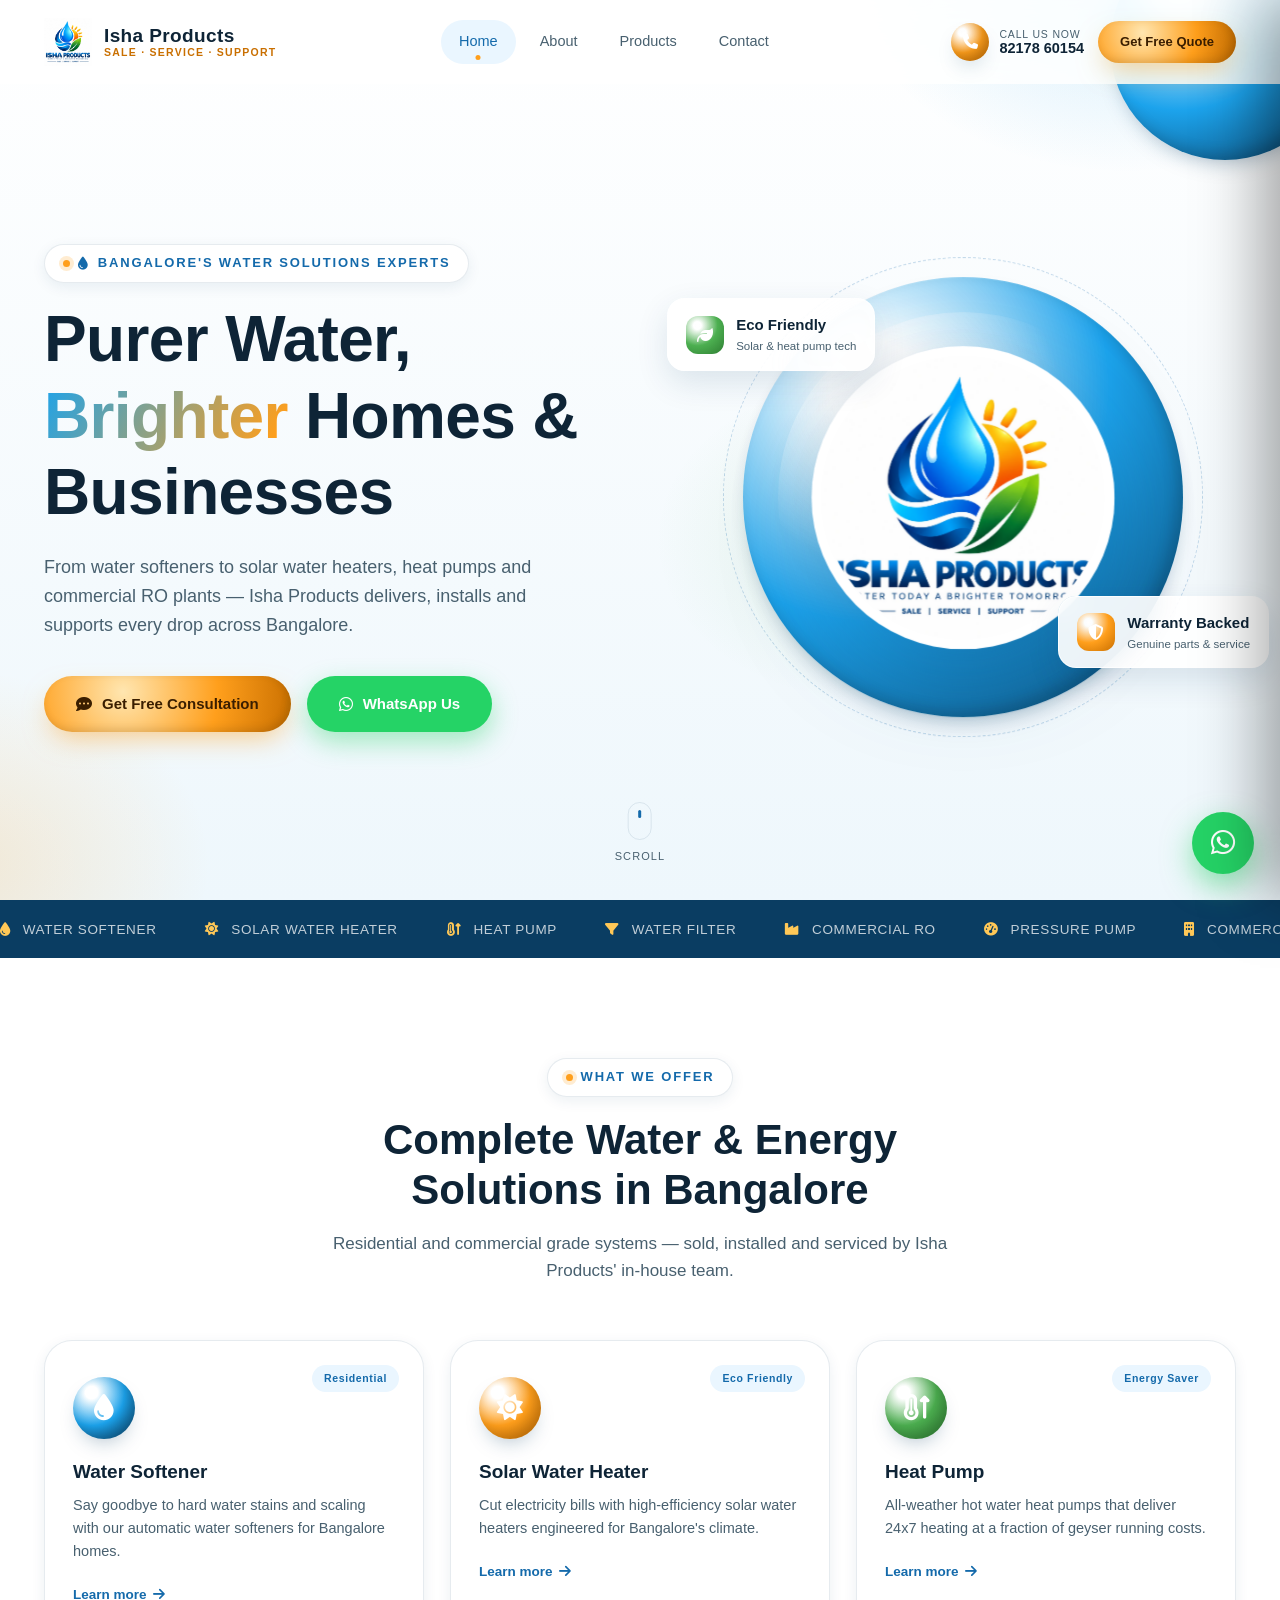
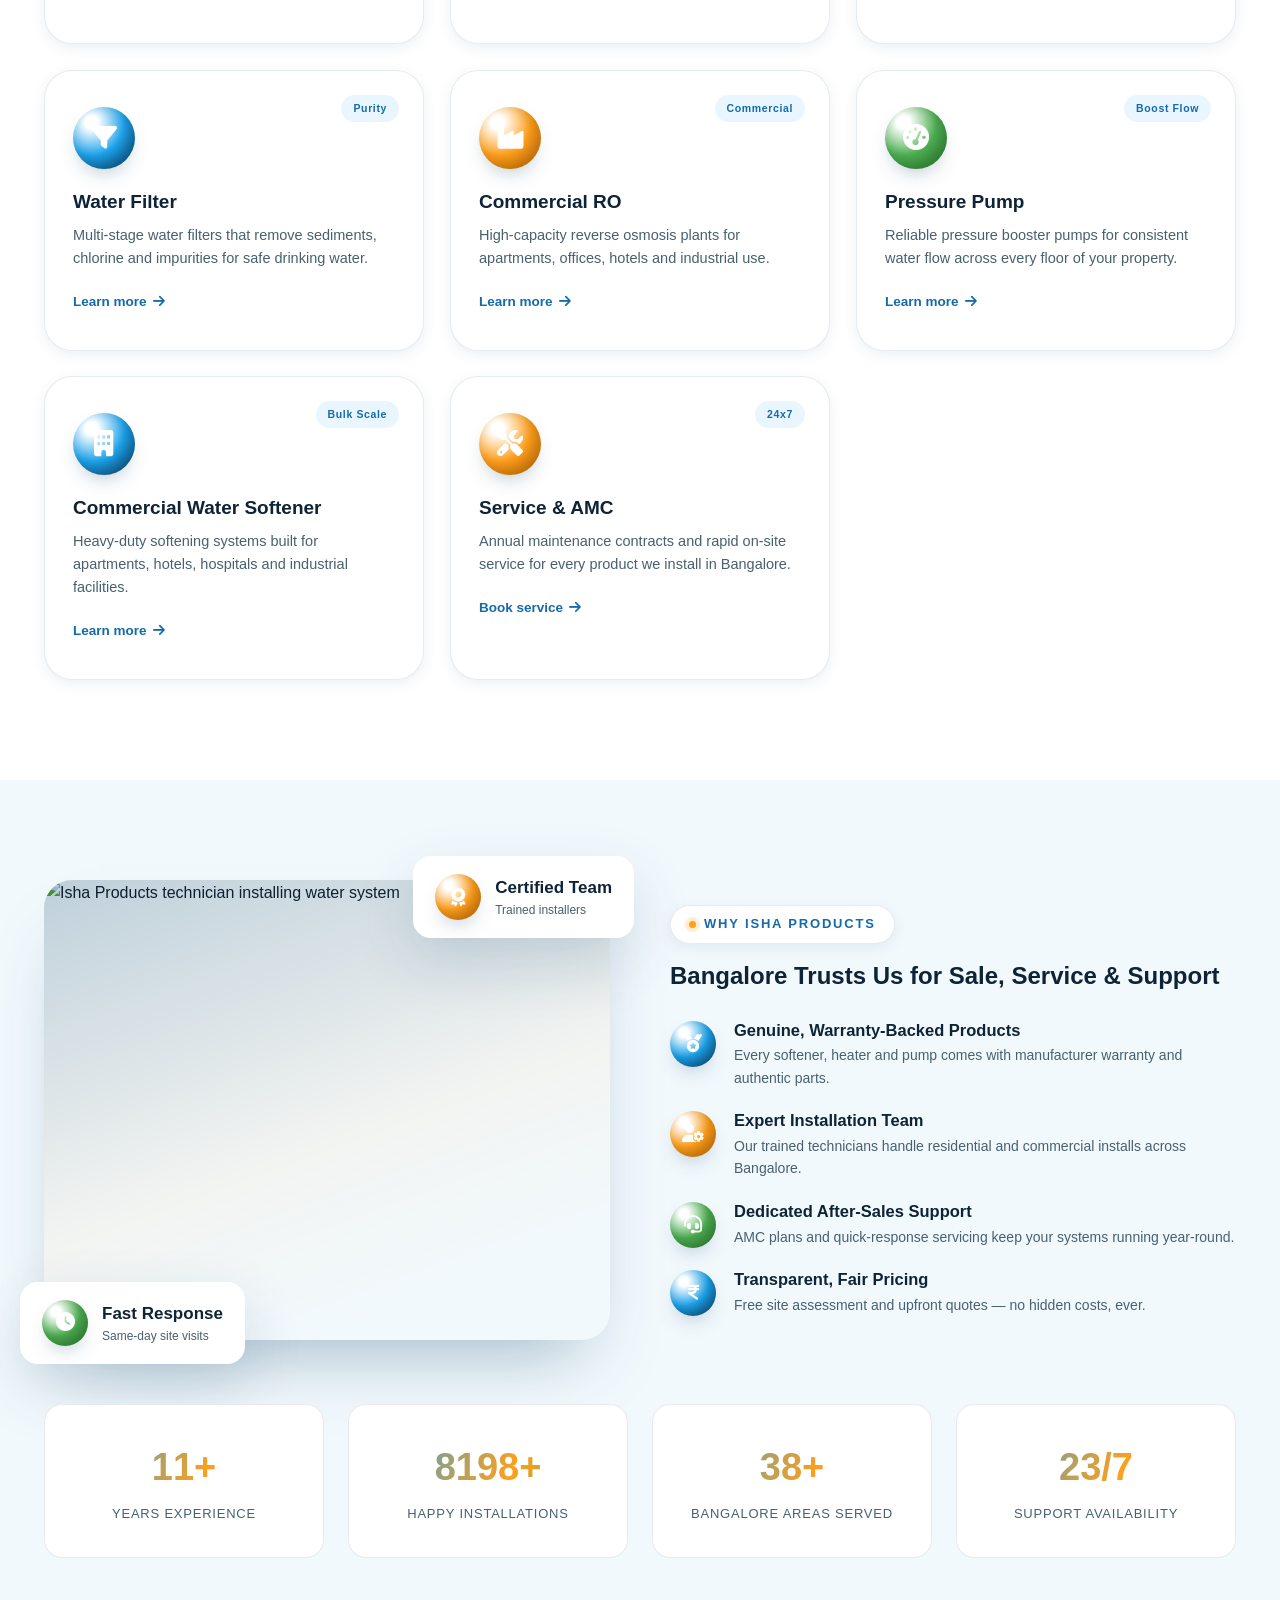
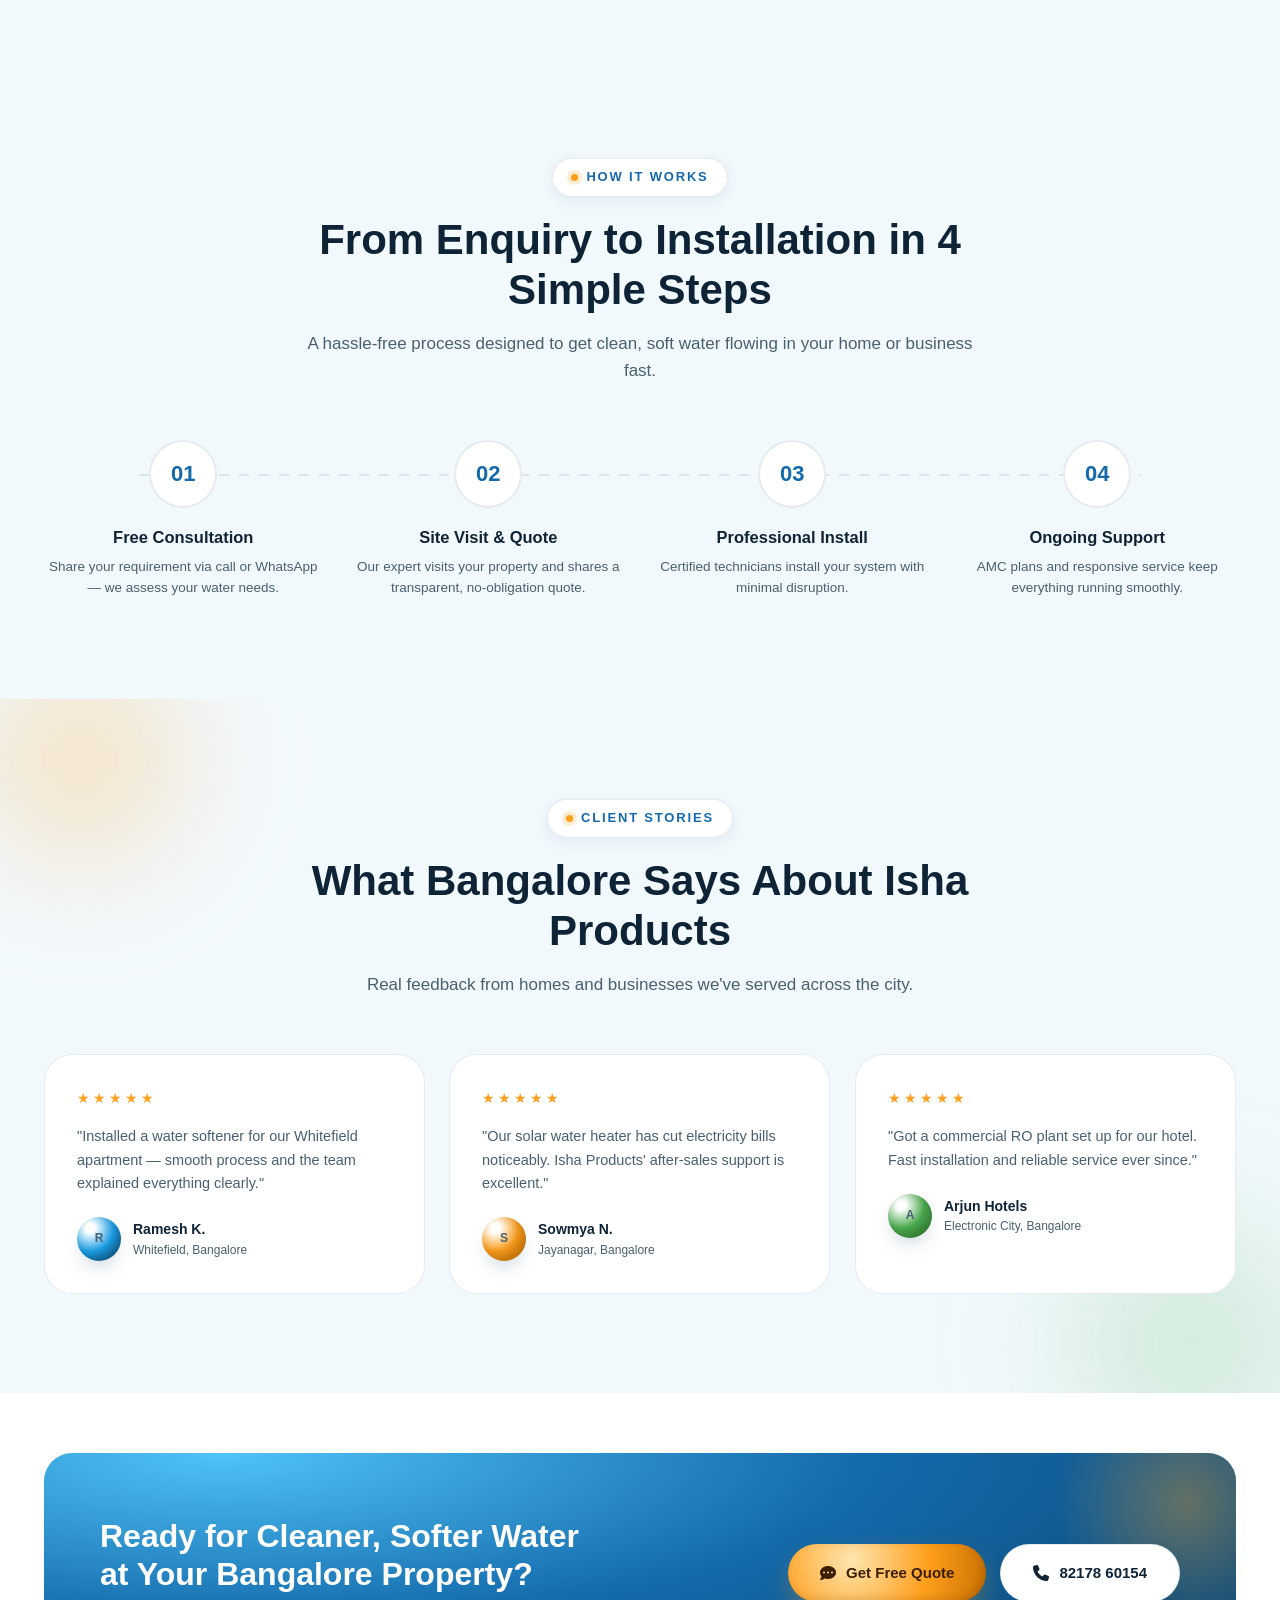
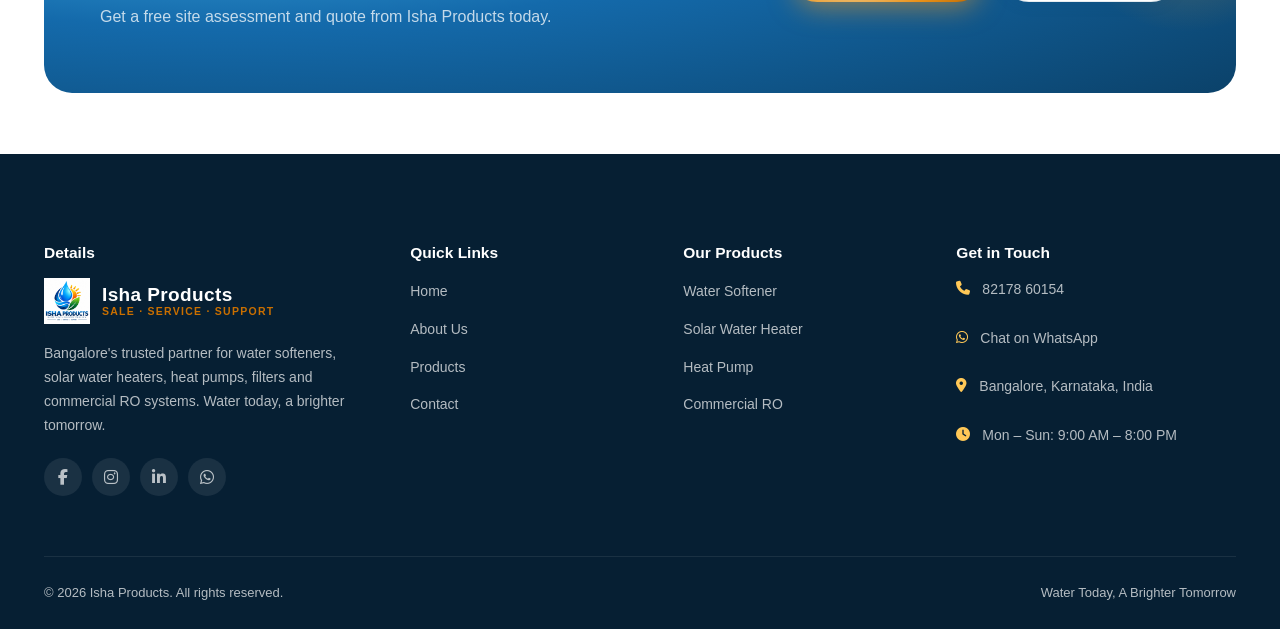
==== commit a33c5fbf: "Update index.html" ====
--- a/index.html
+++ b/index.html
@@ -77,29 +77,6 @@
     <svg class="wave-layer1" viewBox="0 0 2880 220" preserveAspectRatio="none"><path fill="#ffffff" d="M0,150 Q120,110 240,150 T480,150 T720,150 T960,150 T1200,150 T1440,150 T1680,150 T1920,150 T2160,150 T2400,150 T2640,150 T2880,150 L2880,220 L0,220 Z"/></svg>
   </div>
   <div class="scroll-cue"><span class="mouse"></span>Scroll</div>
-</section>
-
-<!-- ============ STATS STRIP ============ -->
-<section class="stats-strip">
-  <div class="container">
-    <div class="stats-strip-row">
-      <div class="stat-card" data-reveal data-delay="1">
-        <span class="stat-icon"><i class="fa-solid fa-calendar-check"></i></span>
-        <strong><span data-count="12">0</span>+</strong>
-        <span>Years in Bangalore</span>
-      </div>
-      <div class="stat-card" data-reveal data-delay="2">
-        <span class="stat-icon"><i class="fa-solid fa-screwdriver-wrench"></i></span>
-        <strong><span data-count="8500" data-suffix="+">0</span></strong>
-        <span>Installations Done</span>
-      </div>
-      <div class="stat-card" data-reveal data-delay="3">
-        <span class="stat-icon"><i class="fa-solid fa-face-smile"></i></span>
-        <strong><span data-count="98" data-suffix="%">0</span></strong>
-        <span>Client Satisfaction</span>
-      </div>
-    </div>
-  </div>
 </section>
 
 <!-- ============ TICKER ============ -->
